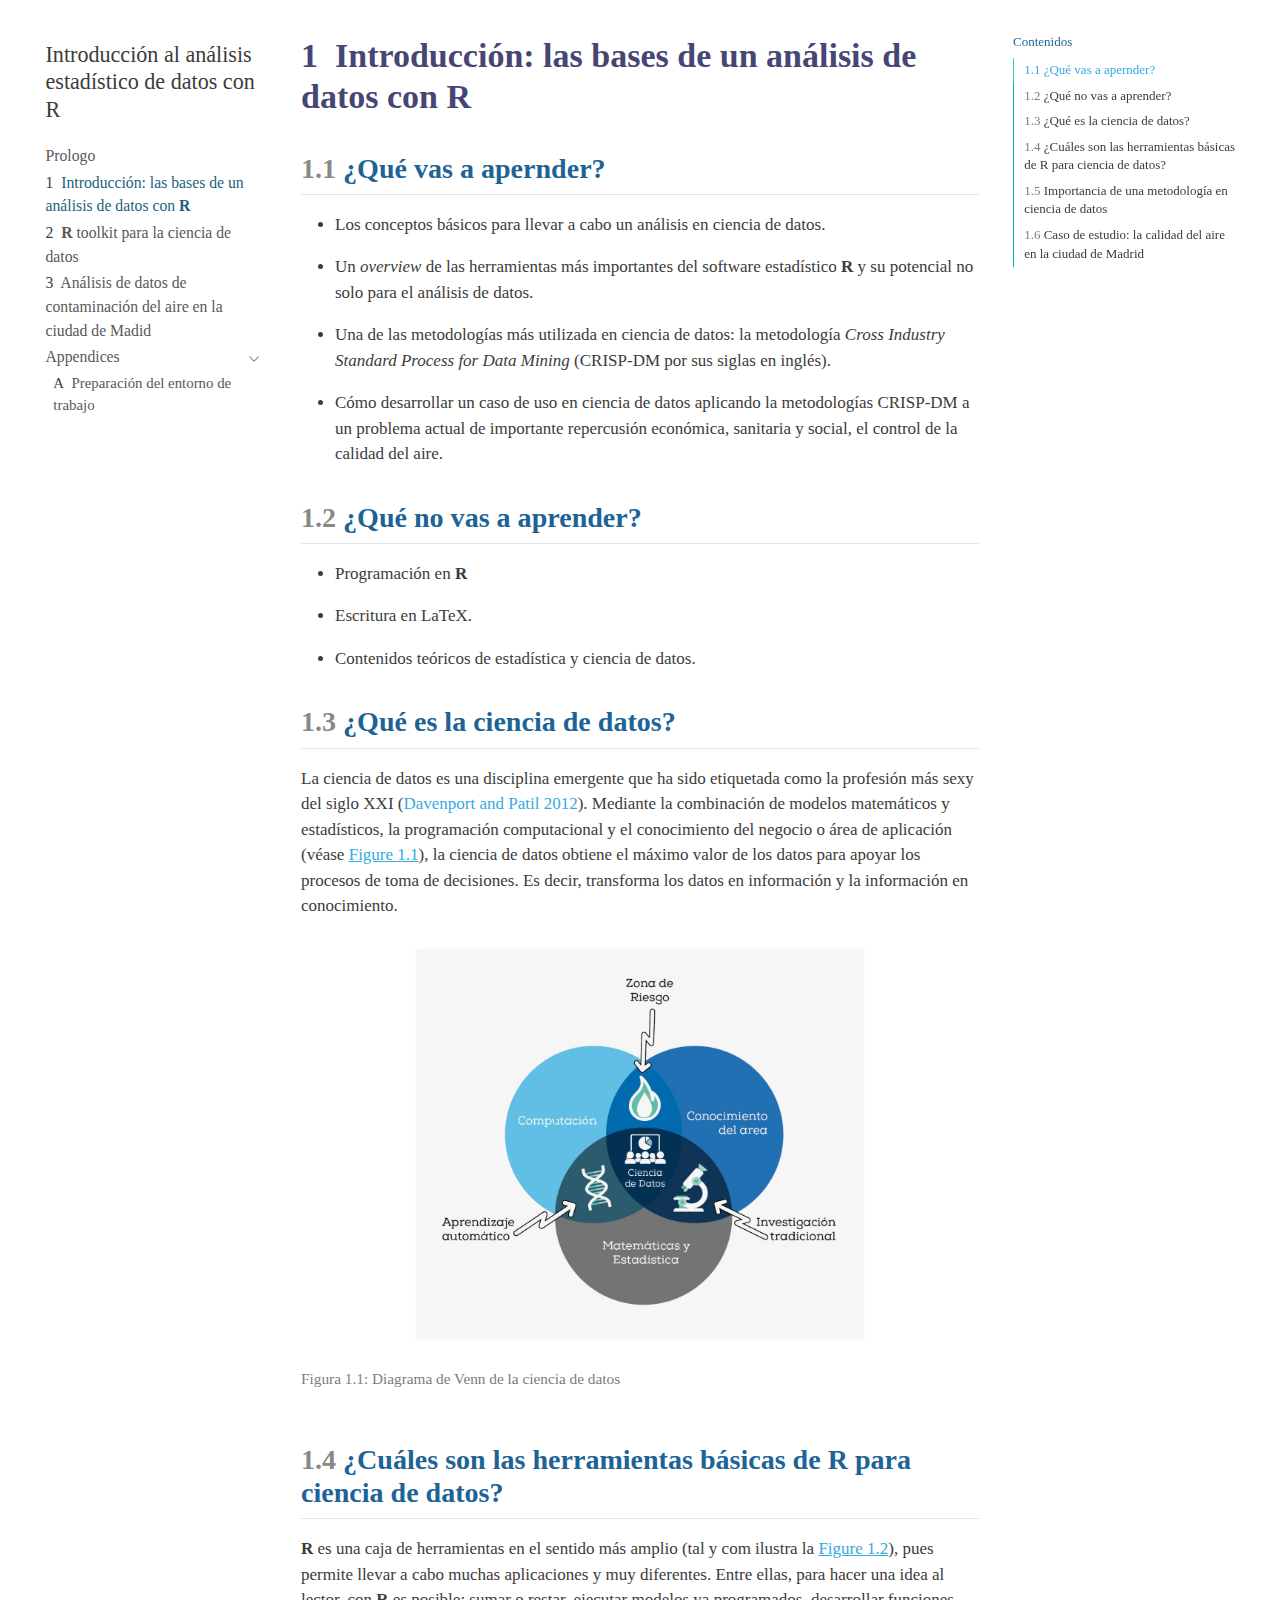
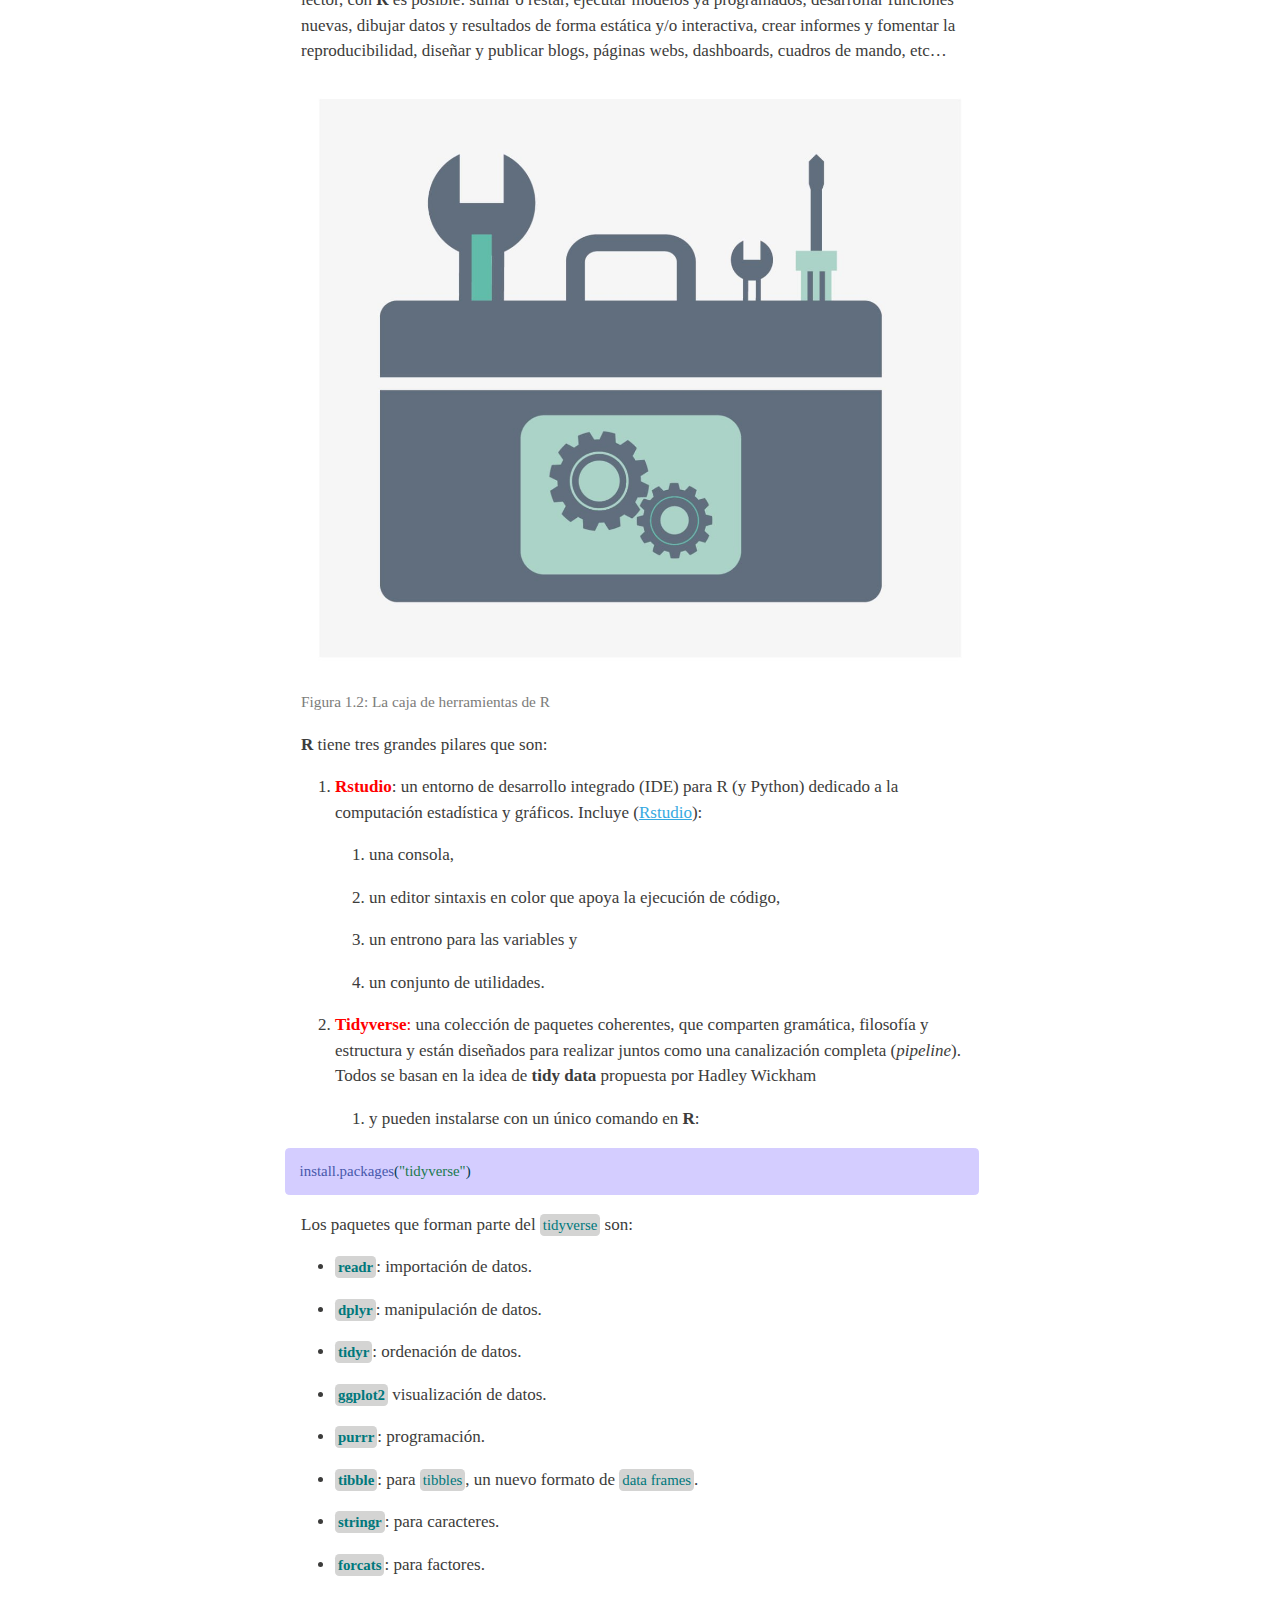
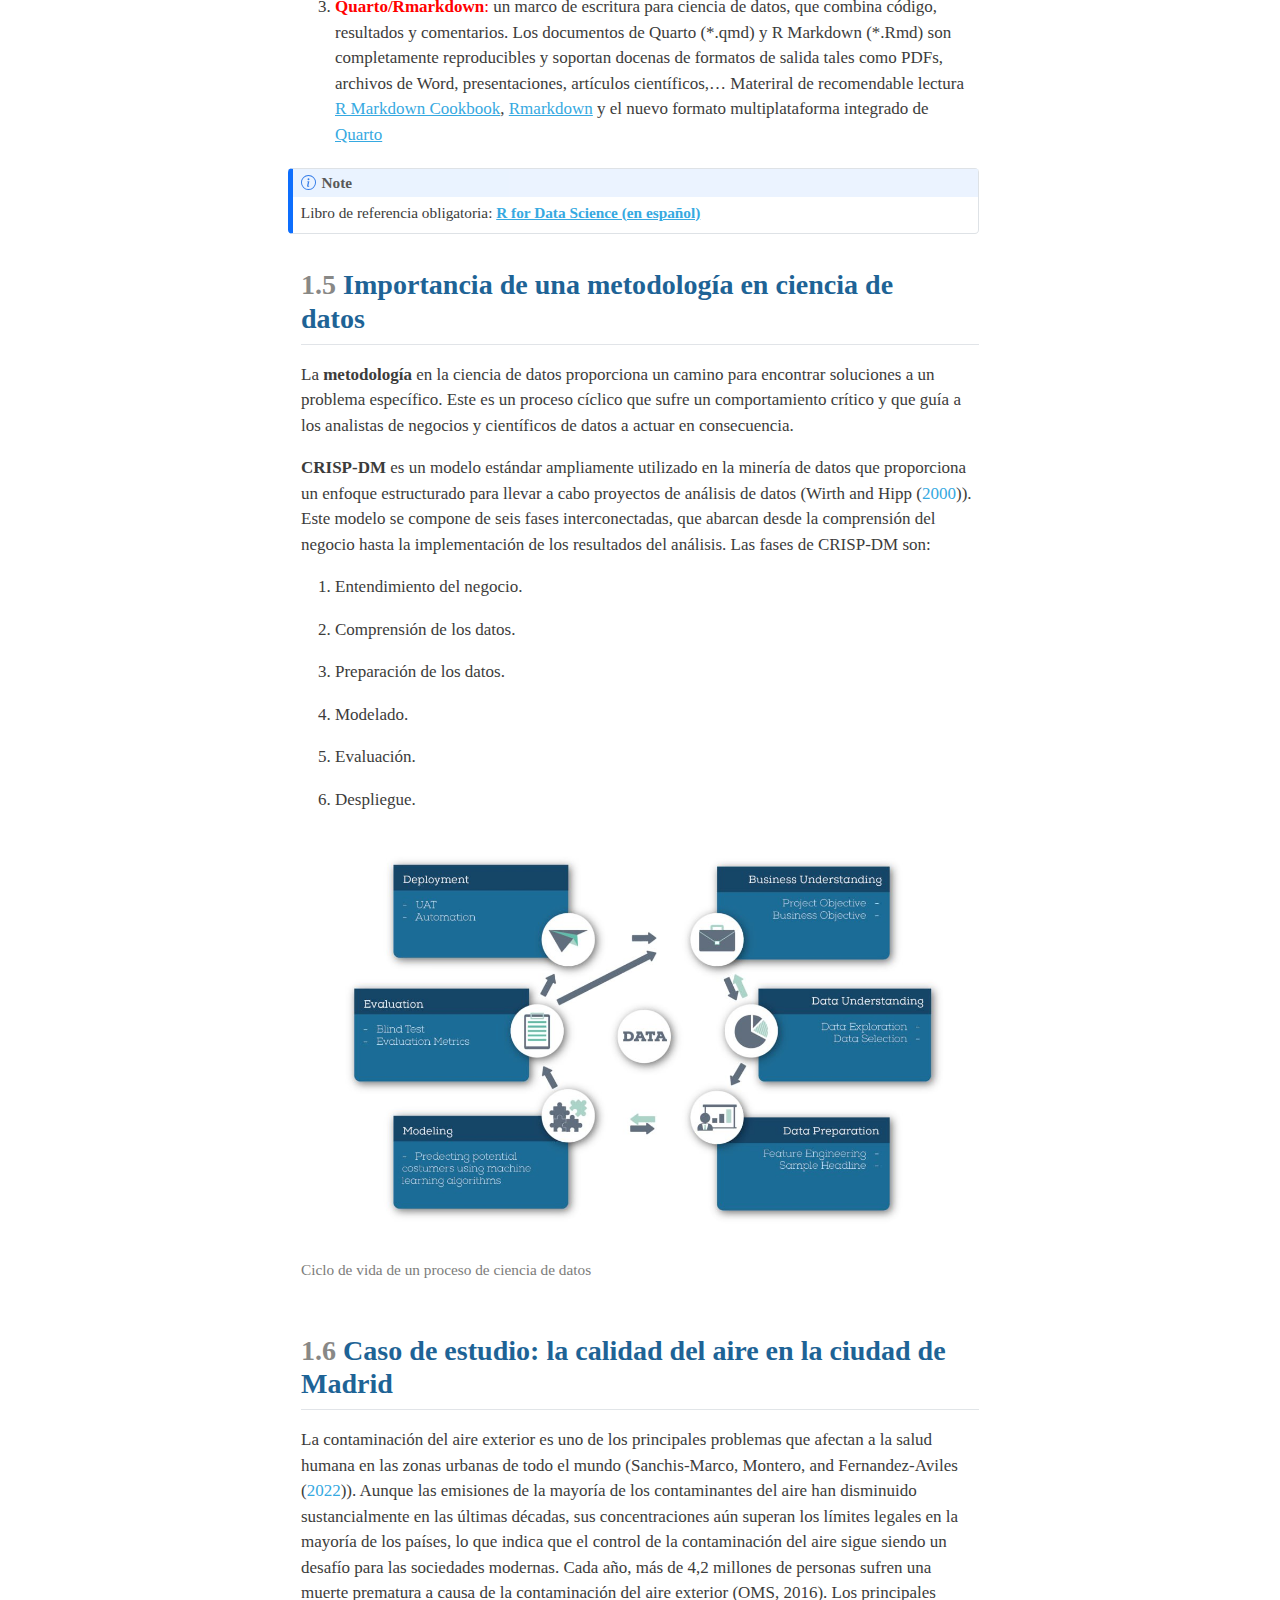
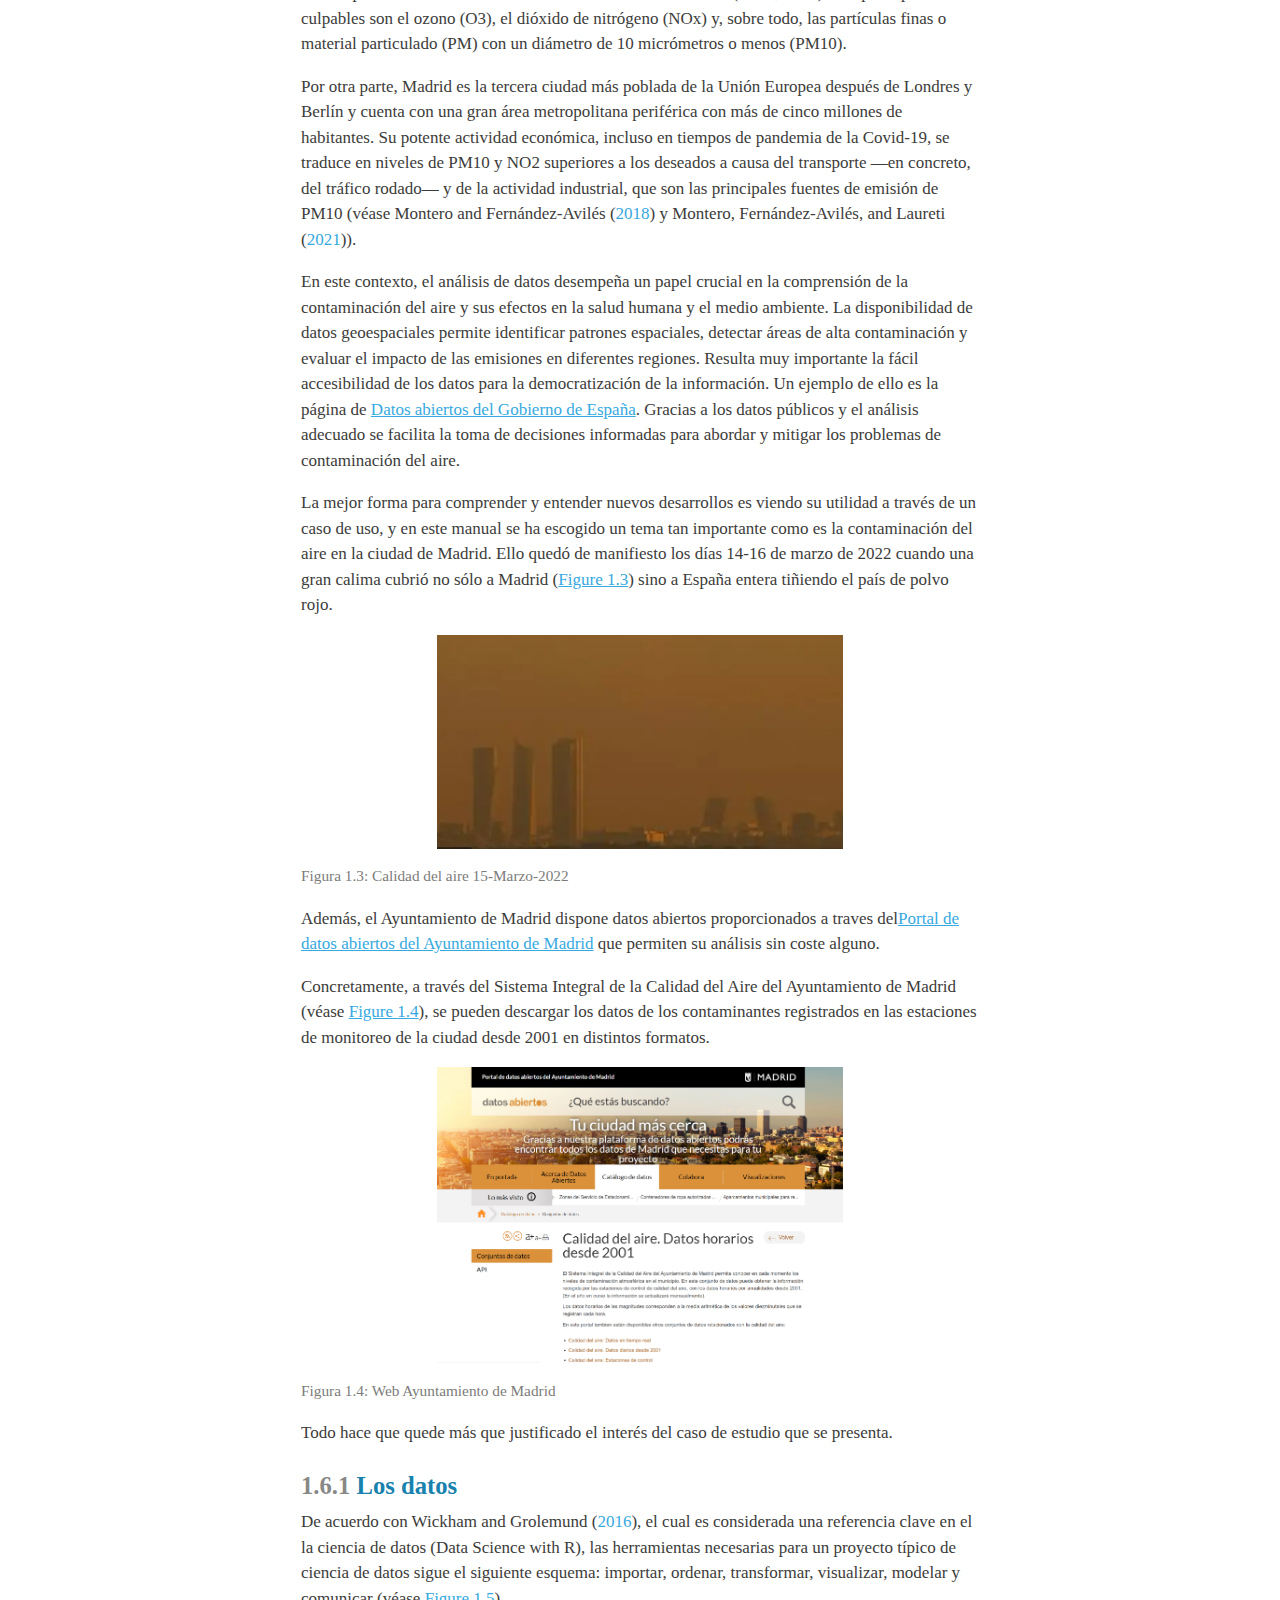
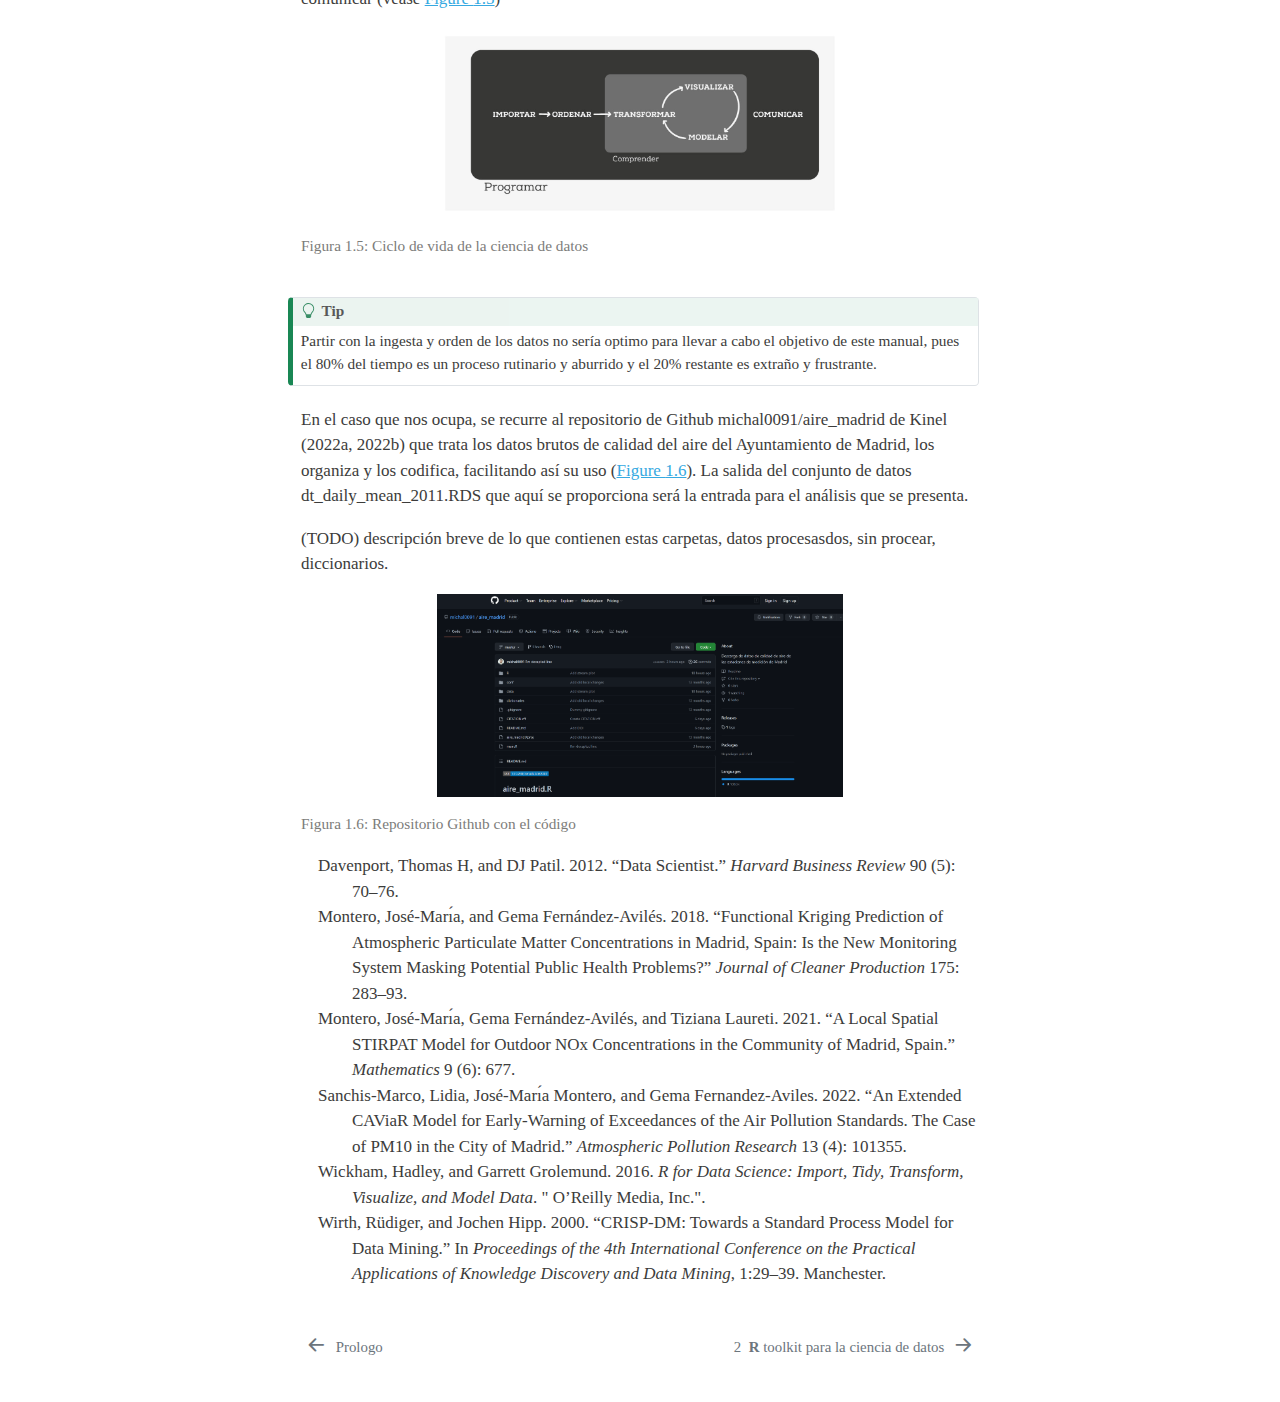
==== docs/001-Introduccion.html @ c040eb91 "Not ignore html files" ====
<!DOCTYPE html>
<html xmlns="http://www.w3.org/1999/xhtml" lang="en" xml:lang="en"><head>

<meta charset="utf-8">
<meta name="generator" content="quarto-1.3.361">

<meta name="viewport" content="width=device-width, initial-scale=1.0, user-scalable=yes">

<meta name="description" content="Este libro ofrece una guía práctica para el análisis de datos con el software estadístico R mediante la aplicación de la metodología Cross-Industry Standard Process for Data Mining (CRISP-DM).">

<title>Introducción al análisis estadístico de datos con R - 1&nbsp; Introducción: las bases de un análisis de datos con R</title>
<style>
code{white-space: pre-wrap;}
span.smallcaps{font-variant: small-caps;}
div.columns{display: flex; gap: min(4vw, 1.5em);}
div.column{flex: auto; overflow-x: auto;}
div.hanging-indent{margin-left: 1.5em; text-indent: -1.5em;}
ul.task-list{list-style: none;}
ul.task-list li input[type="checkbox"] {
  width: 0.8em;
  margin: 0 0.8em 0.2em -1em; /* quarto-specific, see https://github.com/quarto-dev/quarto-cli/issues/4556 */ 
  vertical-align: middle;
}
/* CSS for syntax highlighting */
pre > code.sourceCode { white-space: pre; position: relative; }
pre > code.sourceCode > span { display: inline-block; line-height: 1.25; }
pre > code.sourceCode > span:empty { height: 1.2em; }
.sourceCode { overflow: visible; }
code.sourceCode > span { color: inherit; text-decoration: inherit; }
div.sourceCode { margin: 1em 0; }
pre.sourceCode { margin: 0; }
@media screen {
div.sourceCode { overflow: auto; }
}
@media print {
pre > code.sourceCode { white-space: pre-wrap; }
pre > code.sourceCode > span { text-indent: -5em; padding-left: 5em; }
}
pre.numberSource code
  { counter-reset: source-line 0; }
pre.numberSource code > span
  { position: relative; left: -4em; counter-increment: source-line; }
pre.numberSource code > span > a:first-child::before
  { content: counter(source-line);
    position: relative; left: -1em; text-align: right; vertical-align: baseline;
    border: none; display: inline-block;
    -webkit-touch-callout: none; -webkit-user-select: none;
    -khtml-user-select: none; -moz-user-select: none;
    -ms-user-select: none; user-select: none;
    padding: 0 4px; width: 4em;
  }
pre.numberSource { margin-left: 3em;  padding-left: 4px; }
div.sourceCode
  {   }
@media screen {
pre > code.sourceCode > span > a:first-child::before { text-decoration: underline; }
}
/* CSS for citations */
div.csl-bib-body { }
div.csl-entry {
  clear: both;
}
.hanging-indent div.csl-entry {
  margin-left:2em;
  text-indent:-2em;
}
div.csl-left-margin {
  min-width:2em;
  float:left;
}
div.csl-right-inline {
  margin-left:2em;
  padding-left:1em;
}
div.csl-indent {
  margin-left: 2em;
}</style>


<script src="site_libs/quarto-nav/quarto-nav.js"></script>
<script src="site_libs/quarto-nav/headroom.min.js"></script>
<link href="./002-toolkit-ciencia-datos.html" rel="next">
<link href="./index.html" rel="prev">
<script src="site_libs/clipboard/clipboard.min.js"></script>
<script src="site_libs/quarto-html/quarto.js"></script>
<script src="site_libs/quarto-html/popper.min.js"></script>
<script src="site_libs/quarto-html/tippy.umd.min.js"></script>
<script src="site_libs/quarto-html/anchor.min.js"></script>
<link href="site_libs/quarto-html/tippy.css" rel="stylesheet">
<link href="site_libs/quarto-html/quarto-syntax-highlighting.css" rel="stylesheet" id="quarto-text-highlighting-styles">
<script src="site_libs/bootstrap/bootstrap.min.js"></script>
<link href="site_libs/bootstrap/bootstrap-icons.css" rel="stylesheet">
<link href="site_libs/bootstrap/bootstrap.min.css" rel="stylesheet" id="quarto-bootstrap" data-mode="light">
<script id="quarto-search-options" type="application/json">{
  "language": {
    "search-no-results-text": "No results",
    "search-matching-documents-text": "matching documents",
    "search-copy-link-title": "Copy link to search",
    "search-hide-matches-text": "Hide additional matches",
    "search-more-match-text": "more match in this document",
    "search-more-matches-text": "more matches in this document",
    "search-clear-button-title": "Clear",
    "search-detached-cancel-button-title": "Cancel",
    "search-submit-button-title": "Submit",
    "search-label": "Search"
  }
}</script>
<style>html{ scroll-behavior: smooth; }</style>
<link rel="stylesheet" media="screen" href="https://fontlibrary.org//face/lato" type="text/css">
<link rel="stylesheet" media="screen" href="https://fontlibrary.org//face/fira-code" type="text/css">


</head>

<body class="nav-sidebar floating">

<div id="quarto-search-results"></div>
  <header id="quarto-header" class="headroom fixed-top">
  <nav class="quarto-secondary-nav">
    <div class="container-fluid d-flex">
      <button type="button" class="quarto-btn-toggle btn" data-bs-toggle="collapse" data-bs-target="#quarto-sidebar,#quarto-sidebar-glass" aria-controls="quarto-sidebar" aria-expanded="false" aria-label="Toggle sidebar navigation" onclick="if (window.quartoToggleHeadroom) { window.quartoToggleHeadroom(); }">
        <i class="bi bi-layout-text-sidebar-reverse"></i>
      </button>
      <nav class="quarto-page-breadcrumbs" aria-label="breadcrumb"><ol class="breadcrumb"><li class="breadcrumb-item"><a href="./001-Introduccion.html"><span class="chapter-number">1</span>&nbsp; <span class="chapter-title">Introducción: las bases de un análisis de datos con **R**</span></a></li></ol></nav>
      <a class="flex-grow-1" role="button" data-bs-toggle="collapse" data-bs-target="#quarto-sidebar,#quarto-sidebar-glass" aria-controls="quarto-sidebar" aria-expanded="false" aria-label="Toggle sidebar navigation" onclick="if (window.quartoToggleHeadroom) { window.quartoToggleHeadroom(); }">      
      </a>
    </div>
  </nav>
</header>
<!-- content -->
<div id="quarto-content" class="quarto-container page-columns page-rows-contents page-layout-article">
<!-- sidebar -->
  <nav id="quarto-sidebar" class="sidebar collapse collapse-horizontal sidebar-navigation floating overflow-auto">
    <div class="pt-lg-2 mt-2 text-left sidebar-header">
    <div class="sidebar-title mb-0 py-0">
      <a href="./">Introducción al análisis estadístico de datos con R</a> 
    </div>
      </div>
    <div class="sidebar-menu-container"> 
    <ul class="list-unstyled mt-1">
        <li class="sidebar-item">
  <div class="sidebar-item-container"> 
  <a href="./index.html" class="sidebar-item-text sidebar-link">
 <span class="menu-text">Prologo</span></a>
  </div>
</li>
        <li class="sidebar-item">
  <div class="sidebar-item-container"> 
  <a href="./001-Introduccion.html" class="sidebar-item-text sidebar-link active">
 <span class="menu-text"><span class="chapter-number">1</span>&nbsp; <span class="chapter-title">Introducción: las bases de un análisis de datos con <strong>R</strong></span></span></a>
  </div>
</li>
        <li class="sidebar-item">
  <div class="sidebar-item-container"> 
  <a href="./002-toolkit-ciencia-datos.html" class="sidebar-item-text sidebar-link">
 <span class="menu-text"><span class="chapter-number">2</span>&nbsp; <span class="chapter-title"><strong>R</strong> toolkit para la ciencia de datos</span></span></a>
  </div>
</li>
        <li class="sidebar-item">
  <div class="sidebar-item-container"> 
  <a href="./003-crispdm-air-madrid.html" class="sidebar-item-text sidebar-link">
 <span class="menu-text"><span class="chapter-number">3</span>&nbsp; <span class="chapter-title">Análisis de datos de contaminación del aire en la ciudad de Madid</span></span></a>
  </div>
</li>
        <li class="sidebar-item sidebar-item-section">
      <div class="sidebar-item-container"> 
            <a class="sidebar-item-text sidebar-link text-start" data-bs-toggle="collapse" data-bs-target="#quarto-sidebar-section-1" aria-expanded="true">
 <span class="menu-text">Appendices</span></a>
          <a class="sidebar-item-toggle text-start" data-bs-toggle="collapse" data-bs-target="#quarto-sidebar-section-1" aria-expanded="true" aria-label="Toggle section">
            <i class="bi bi-chevron-right ms-2"></i>
          </a> 
      </div>
      <ul id="quarto-sidebar-section-1" class="collapse list-unstyled sidebar-section depth1 show">  
          <li class="sidebar-item">
  <div class="sidebar-item-container"> 
  <a href="./00a-pre-curso.html" class="sidebar-item-text sidebar-link">
 <span class="menu-text"><span class="chapter-number">A</span>&nbsp; <span class="chapter-title">Preparación del entorno de trabajo</span></span></a>
  </div>
</li>
      </ul>
  </li>
    </ul>
    </div>
</nav>
<div id="quarto-sidebar-glass" data-bs-toggle="collapse" data-bs-target="#quarto-sidebar,#quarto-sidebar-glass"></div>
<!-- margin-sidebar -->
    <div id="quarto-margin-sidebar" class="sidebar margin-sidebar">
        <nav id="TOC" role="doc-toc" class="toc-active">
    <h2 id="toc-title">Contenidos</h2>
   
  <ul class="collapse">
  <li><a href="#qué-vas-a-apernder" id="toc-qué-vas-a-apernder" class="nav-link active" data-scroll-target="#qué-vas-a-apernder"><span class="header-section-number">1.1</span> ¿Qué vas a apernder?</a></li>
  <li><a href="#qué-no-vas-a-aprender" id="toc-qué-no-vas-a-aprender" class="nav-link" data-scroll-target="#qué-no-vas-a-aprender"><span class="header-section-number">1.2</span> ¿Qué no vas a aprender?</a></li>
  <li><a href="#qué-es-la-ciencia-de-datos" id="toc-qué-es-la-ciencia-de-datos" class="nav-link" data-scroll-target="#qué-es-la-ciencia-de-datos"><span class="header-section-number">1.3</span> ¿Qué es la ciencia de datos?</a></li>
  <li><a href="#cuáles-son-las-herramientas-básicas-de-r-para-ciencia-de-datos" id="toc-cuáles-son-las-herramientas-básicas-de-r-para-ciencia-de-datos" class="nav-link" data-scroll-target="#cuáles-son-las-herramientas-básicas-de-r-para-ciencia-de-datos"><span class="header-section-number">1.4</span> ¿Cuáles son las herramientas básicas de <strong>R</strong> para ciencia de datos?</a></li>
  <li><a href="#fundamentos" id="toc-fundamentos" class="nav-link" data-scroll-target="#fundamentos"><span class="header-section-number">1.5</span> Importancia de una metodología en ciencia de datos</a></li>
  <li><a href="#caso-de-estudio-la-calidad-del-aire-en-la-ciudad-de-madrid" id="toc-caso-de-estudio-la-calidad-del-aire-en-la-ciudad-de-madrid" class="nav-link" data-scroll-target="#caso-de-estudio-la-calidad-del-aire-en-la-ciudad-de-madrid"><span class="header-section-number">1.6</span> Caso de estudio: la calidad del aire en la ciudad de Madrid</a></li>
  </ul>
</nav>
    </div>
<!-- main -->
<main class="content" id="quarto-document-content">

<header id="title-block-header" class="quarto-title-block default">
<div class="quarto-title">
<h1 class="title"><span id="introduccion" class="quarto-section-identifier"><span class="chapter-number">1</span>&nbsp; <span class="chapter-title">Introducción: las bases de un análisis de datos con <strong>R</strong></span></span></h1>
</div>



<div class="quarto-title-meta">

    
  
    
  </div>
  

</header>

<section id="qué-vas-a-apernder" class="level2" data-number="1.1">
<h2 data-number="1.1" class="anchored" data-anchor-id="qué-vas-a-apernder"><span class="header-section-number">1.1</span> ¿Qué vas a apernder?</h2>
<ul>
<li><p>Los conceptos básicos para llevar a cabo un análisis en ciencia de datos.</p></li>
<li><p>Un <em>overview</em> de las herramientas más importantes del software estadístico <strong>R</strong> y su potencial no solo para el análisis de datos.</p></li>
<li><p>Una de las metodologías más utilizada en ciencia de datos: la metodología <em>Cross Industry Standard Process for Data Mining</em> (CRISP-DM por sus siglas en inglés).</p></li>
<li><p>Cómo desarrollar un caso de uso en ciencia de datos aplicando la metodologías CRISP-DM a un problema actual de importante repercusión económica, sanitaria y social, el control de la calidad del aire.</p></li>
</ul>
</section>
<section id="qué-no-vas-a-aprender" class="level2" data-number="1.2">
<h2 data-number="1.2" class="anchored" data-anchor-id="qué-no-vas-a-aprender"><span class="header-section-number">1.2</span> ¿Qué no vas a aprender?</h2>
<ul>
<li><p>Programación en <strong>R</strong></p></li>
<li><p>Escritura en LaTeX.</p></li>
<li><p>Contenidos teóricos de estadística y ciencia de datos.</p></li>
</ul>
</section>
<section id="qué-es-la-ciencia-de-datos" class="level2" data-number="1.3">
<h2 data-number="1.3" class="anchored" data-anchor-id="qué-es-la-ciencia-de-datos"><span class="header-section-number">1.3</span> ¿Qué es la ciencia de datos?</h2>
<p>La ciencia de datos es una disciplina emergente que ha sido etiquetada como la profesión más sexy del siglo XXI <span class="citation" data-cites="davenport2012data">(<a href="#ref-davenport2012data" role="doc-biblioref">Davenport and Patil 2012</a>)</span>. Mediante la combinación de modelos matemáticos y estadísticos, la programación computacional y el conocimiento del negocio o área de aplicación (véase <a href="#fig-ciencia-datos">Figure&nbsp;<span>1.1</span></a>), la ciencia de datos obtiene el máximo valor de los datos para apoyar los procesos de toma de decisiones. Es decir, transforma los datos en información y la información en conocimiento.</p>
<div class="cell" data-layout-align="center">
<div class="cell-output-display">
<div id="fig-ciencia-datos" class="quarto-figure quarto-figure-center anchored">
<figure class="figure">
<p><img src="img/01-ciencia-datos.png" class="img-fluid figure-img" style="width:70.0%"></p>
<figcaption class="figure-caption">Figura&nbsp;1.1: Diagrama de Venn de la ciencia de datos</figcaption>
</figure>
</div>
</div>
</div>
</section>
<section id="cuáles-son-las-herramientas-básicas-de-r-para-ciencia-de-datos" class="level2" data-number="1.4">
<h2 data-number="1.4" class="anchored" data-anchor-id="cuáles-son-las-herramientas-básicas-de-r-para-ciencia-de-datos"><span class="header-section-number">1.4</span> ¿Cuáles son las herramientas básicas de <strong>R</strong> para ciencia de datos?</h2>
<p><strong>R</strong> es una caja de herramientas en el sentido más amplio (tal y com ilustra la <a href="#fig-caja-herramientas">Figure&nbsp;<span>1.2</span></a>), pues permite llevar a cabo muchas aplicaciones y muy diferentes. Entre ellas, para hacer una idea al lector, con <strong>R</strong> es posible: sumar o restar, ejecutar modelos ya programados, desarrollar funciones nuevas, dibujar datos y resultados de forma estática y/o interactiva, crear informes y fomentar la reproducibilidad, diseñar y publicar blogs, páginas webs, dashboards, cuadros de mando, etc…</p>
<div class="cell" data-layout-align="center">
<div class="cell-output-display">
<div id="fig-caja-herramientas" class="quarto-figure quarto-figure-center anchored">
<figure class="figure">
<p><img src="img/herramientas.jpg" class="img-fluid figure-img"></p>
<figcaption class="figure-caption">Figura&nbsp;1.2: La caja de herramientas de R</figcaption>
</figure>
</div>
</div>
</div>
<p><strong>R</strong> tiene tres grandes pilares que son:</p>
<ol type="1">
<li><p><span style="color:red"><strong>Rstudio</strong></span>: un entorno de desarrollo integrado (IDE) para R (y Python) dedicado a la computación estadística y gráficos. Incluye (<a href="https://www.rstudio.com/">Rstudio</a>):</p>
<ol type="1">
<li><p>una consola,</p></li>
<li><p>un editor sintaxis en color que apoya la ejecución de código,</p></li>
<li><p>un entrono para las variables y</p></li>
<li><p>un conjunto de utilidades.</p></li>
</ol></li>
<li><p><span style="color:red"><strong>Tidyverse</strong>:</span> una colección de paquetes coherentes, que comparten gramática, filosofía y estructura y están diseñados para realizar juntos como una canalización completa (<em>pipeline</em>). Todos se basan en la idea de <strong>tidy data</strong> propuesta por Hadley Wickham</p>
<ol class="example" type="1">
<li>y pueden instalarse con un único comando en <strong>R</strong>:</li>
</ol></li>
</ol>
<div class="cell">
<div class="sourceCode cell-code" id="cb1"><pre class="sourceCode r code-with-copy"><code class="sourceCode r"><span id="cb1-1"><a href="#cb1-1" aria-hidden="true" tabindex="-1"></a><span class="fu">install.packages</span>(<span class="st">"tidyverse"</span>)</span></code><button title="Copy to Clipboard" class="code-copy-button"><i class="bi"></i></button></pre></div>
</div>
<p>Los paquetes que forman parte del <code>tidyverse</code> son:</p>
<ul>
<li><p><strong><code>readr</code></strong>: importación de datos.</p></li>
<li><p><strong><code>dplyr</code></strong>: manipulación de datos.</p></li>
<li><p><strong><code>tidyr</code></strong>: ordenación de datos.</p></li>
<li><p><strong><code>ggplot2</code></strong> visualización de datos.</p></li>
<li><p><strong><code>purrr</code></strong>: programación.</p></li>
<li><p><strong><code>tibble</code></strong>: para <code>tibbles</code>, un nuevo formato de <code>data frames</code>.</p></li>
<li><p><strong><code>stringr</code></strong>: para caracteres.</p></li>
<li><p><strong><code>forcats</code></strong>: para factores.</p></li>
</ul>
<ol start="3" type="1">
<li><span style="color:red"><strong>Quarto/Rmarkdown</strong>:</span> un marco de escritura para ciencia de datos, que combina código, resultados y comentarios. Los documentos de Quarto (*.qmd) y R Markdown (*.Rmd) son completamente reproducibles y soportan docenas de formatos de salida tales como PDFs, archivos de Word, presentaciones, artículos científicos,… Materiral de recomendable lectura <a href="https://rmarkdown.rstudio.com/">R Markdown Cookbook</a>, <a href="https://bookdown.org/yihui/rmarkdown-cookbook/">Rmarkdown</a> y el nuevo formato multiplataforma integrado de <a href="https://quarto.org/">Quarto</a></li>
</ol>
<div class="callout callout-style-default callout-note callout-titled">
<div class="callout-header d-flex align-content-center">
<div class="callout-icon-container">
<i class="callout-icon"></i>
</div>
<div class="callout-title-container flex-fill">
Note
</div>
</div>
<div class="callout-body-container callout-body">
<p>Libro de referencia obligatoria: <a href="https://es.r4ds.hadley.nz/index.html"><strong>R for Data Science (en español)</strong></a></p>
</div>
</div>
</section>
<section id="fundamentos" class="level2" data-number="1.5">
<h2 data-number="1.5" class="anchored" data-anchor-id="fundamentos"><span class="header-section-number">1.5</span> Importancia de una metodología en ciencia de datos</h2>
<p>La <strong>metodología</strong> en la ciencia de datos proporciona un camino para encontrar soluciones a un problema específico. Este es un proceso cíclico que sufre un comportamiento crítico y que guía a los analistas de negocios y científicos de datos a actuar en consecuencia.</p>
<p><strong>CRISP-DM</strong> es un modelo estándar ampliamente utilizado en la minería de datos que proporciona un enfoque estructurado para llevar a cabo proyectos de análisis de datos (<span class="citation" data-cites="wirth2000crisp">Wirth and Hipp (<a href="#ref-wirth2000crisp" role="doc-biblioref">2000</a>)</span>). Este modelo se compone de seis fases interconectadas, que abarcan desde la comprensión del negocio hasta la implementación de los resultados del análisis. Las fases de CRISP-DM son:</p>
<ol type="1">
<li><p>Entendimiento del negocio.</p></li>
<li><p>Comprensión de los datos.</p></li>
<li><p>Preparación de los datos.</p></li>
<li><p>Modelado.</p></li>
<li><p>Evaluación.</p></li>
<li><p>Despliegue.</p></li>
</ol>
<div class="cell">
<div class="cell-output-display">
<div class="quarto-figure quarto-figure-center">
<figure class="figure">
<p><img src="img/02-Data-Science-LifeCycle.png" class="img-fluid figure-img" style="width:100.0%"></p>
<figcaption class="figure-caption">Ciclo de vida de un proceso de ciencia de datos</figcaption>
</figure>
</div>
</div>
</div>
</section>
<section id="caso-de-estudio-la-calidad-del-aire-en-la-ciudad-de-madrid" class="level2" data-number="1.6">
<h2 data-number="1.6" class="anchored" data-anchor-id="caso-de-estudio-la-calidad-del-aire-en-la-ciudad-de-madrid"><span class="header-section-number">1.6</span> Caso de estudio: la calidad del aire en la ciudad de Madrid</h2>
<p>La contaminación del aire exterior es uno de los principales problemas que afectan a la salud humana en las zonas urbanas de todo el mundo (<span class="citation" data-cites="sanchis2022extended">Sanchis-Marco, Montero, and Fernandez-Aviles (<a href="#ref-sanchis2022extended" role="doc-biblioref">2022</a>)</span>). Aunque las emisiones de la mayoría de los contaminantes del aire han disminuido sustancialmente en las últimas décadas, sus concentraciones aún superan los límites legales en la mayoría de los países, lo que indica que el control de la contaminación del aire sigue siendo un desafío para las sociedades modernas. Cada año, más de 4,2 millones de personas sufren una muerte prematura a causa de la contaminación del aire exterior (OMS, 2016). Los principales culpables son el ozono (O3), el dióxido de nitrógeno (NOx) y, sobre todo, las partículas finas o material particulado (PM) con un diámetro de 10 micrómetros o menos (PM10).</p>
<p>Por otra parte, Madrid es la tercera ciudad más poblada de la Unión Europea después de Londres y Berlín y cuenta con una gran área metropolitana periférica con más de cinco millones de habitantes. Su potente actividad económica, incluso en tiempos de pandemia de la Covid-19, se traduce en niveles de PM10 y NO2 superiores a los deseados a causa del transporte —en concreto, del tráfico rodado— y de la actividad industrial, que son las principales fuentes de emisión de PM10 (véase <span class="citation" data-cites="montero2018functional">Montero and Fernández-Avilés (<a href="#ref-montero2018functional" role="doc-biblioref">2018</a>)</span> y <span class="citation" data-cites="montero2021local">Montero, Fernández-Avilés, and Laureti (<a href="#ref-montero2021local" role="doc-biblioref">2021</a>)</span>).</p>
<p>En este contexto, el análisis de datos desempeña un papel crucial en la comprensión de la contaminación del aire y sus efectos en la salud humana y el medio ambiente. La disponibilidad de datos geoespaciales permite identificar patrones espaciales, detectar áreas de alta contaminación y evaluar el impacto de las emisiones en diferentes regiones. Resulta muy importante la fácil accesibilidad de los datos para la democratización de la información. Un ejemplo de ello es la página de <a href="https://datos.gob.es/es/">Datos abiertos del Gobierno de España</a>. Gracias a los datos públicos y el análisis adecuado se facilita la toma de decisiones informadas para abordar y mitigar los problemas de contaminación del aire.</p>
<p>La mejor forma para comprender y entender nuevos desarrollos es viendo su utilidad a través de un caso de uso, y en este manual se ha escogido un tema tan importante como es la contaminación del aire en la ciudad de Madrid. Ello quedó de manifiesto los días 14-16 de marzo de 2022 cuando una gran calima cubrió no sólo a Madrid (<a href="#fig-cal-aire">Figure&nbsp;<span>1.3</span></a>) sino a España entera tiñiendo el país de polvo rojo.</p>
<div class="cell" data-layout-align="center">
<div class="cell-output-display">
<div id="fig-cal-aire" class="quarto-figure quarto-figure-center anchored">
<figure class="figure">
<p><img src="img/01-calima_la_razon.png" class="img-fluid figure-img" style="width:60.0%"></p>
<figcaption class="figure-caption">Figura&nbsp;1.3: Calidad del aire 15-Marzo-2022</figcaption>
</figure>
</div>
</div>
</div>
<p>Además, el Ayuntamiento de Madrid dispone datos abiertos proporcionados a traves del<a href="https://datos.madrid.es/portal/site/egob/menuitem.c05c1f754a33a9fbe4b2e4b284f1a5a0/?vgnextoid=f3c0f7d512273410VgnVCM2000000c205a0aRCRD&amp;vgnextchannel=374512b9ace9f310VgnVCM100000171f5a0aRCRD&amp;vgnextfmt=default">Portal de datos abiertos del Ayuntamiento de Madrid</a> que permiten su análisis sin coste alguno.</p>
<p>Concretamente, a través del Sistema Integral de la Calidad del Aire del Ayuntamiento de Madrid (véase <a href="#fig-ayto-madrid">Figure&nbsp;<span>1.4</span></a>), se pueden descargar los datos de los contaminantes registrados en las estaciones de monitoreo de la ciudad desde 2001 en distintos formatos.</p>
<div class="cell" data-layout-align="center">
<div class="cell-output-display">
<div id="fig-ayto-madrid" class="quarto-figure quarto-figure-center anchored">
<figure class="figure">
<p><img src="img/01-datos_ayto_madrid.png" class="img-fluid figure-img" style="width:60.0%"></p>
<figcaption class="figure-caption">Figura&nbsp;1.4: Web Ayuntamiento de Madrid</figcaption>
</figure>
</div>
</div>
</div>
<p>Todo hace que quede más que justificado el interés del caso de estudio que se presenta.</p>
<section id="los-datos" class="level3" data-number="1.6.1">
<h3 data-number="1.6.1" class="anchored" data-anchor-id="los-datos"><span class="header-section-number">1.6.1</span> Los datos</h3>
<p>De acuerdo con <span class="citation" data-cites="wickham2016r">Wickham and Grolemund (<a href="#ref-wickham2016r" role="doc-biblioref">2016</a>)</span>, el cual es considerada una referencia clave en el la ciencia de datos (Data Science with R), las herramientas necesarias para un proyecto típico de ciencia de datos sigue el siguiente esquema: importar, ordenar, transformar, visualizar, modelar y comunicar (véase <a href="#fig-proceso-cd">Figure&nbsp;<span>1.5</span></a>)</p>
<div class="cell">
<div class="cell-output-display">
<div id="fig-proceso-cd" class="quarto-figure quarto-figure-center anchored">
<figure class="figure">
<p><img src="img/proceso-cd.PNG" class="img-fluid figure-img" style="width:60.0%"></p>
<figcaption class="figure-caption">Figura&nbsp;1.5: Ciclo de vida de la ciencia de datos</figcaption>
</figure>
</div>
</div>
</div>
<div class="callout callout-style-default callout-tip callout-titled">
<div class="callout-header d-flex align-content-center">
<div class="callout-icon-container">
<i class="callout-icon"></i>
</div>
<div class="callout-title-container flex-fill">
Tip
</div>
</div>
<div class="callout-body-container callout-body">
<p>Partir con la ingesta y orden de los datos no sería optimo para llevar a cabo el objetivo de este manual, pues el 80% del tiempo es un proceso rutinario y aburrido y el 20% restante es extraño y frustrante.</p>
</div>
</div>
<p>En el caso que nos ocupa, se recurre al repositorio de Github michal0091/aire_madrid de Kinel (2022a, 2022b) que trata los datos brutos de calidad del aire del Ayuntamiento de Madrid, los organiza y los codifica, facilitando así su uso (<a href="#fig-foto-michal">Figure&nbsp;<span>1.6</span></a>). La salida del conjunto de datos dt_daily_mean_2011.RDS que aquí se proporciona será la entrada para el análisis que se presenta.</p>
<p>(TODO) descripción breve de lo que contienen estas carpetas, datos procesasdos, sin procear, diccionarios.</p>
<div class="cell" data-layout-align="center">
<div class="cell-output-display">
<div id="fig-foto-michal" class="quarto-figure quarto-figure-center anchored">
<figure class="figure">
<p><img src="img/01-git_aire_madrid.png" class="img-fluid figure-img" style="width:60.0%"></p>
<figcaption class="figure-caption">Figura&nbsp;1.6: Repositorio Github con el código</figcaption>
</figure>
</div>
</div>
</div>


<div id="refs" class="references csl-bib-body hanging-indent" role="list">
<div id="ref-davenport2012data" class="csl-entry" role="listitem">
Davenport, Thomas H, and DJ Patil. 2012. <span>“Data Scientist.”</span> <em>Harvard Business Review</em> 90 (5): 70–76.
</div>
<div id="ref-montero2018functional" class="csl-entry" role="listitem">
Montero, José-Marı́a, and Gema Fernández-Avilés. 2018. <span>“Functional Kriging Prediction of Atmospheric Particulate Matter Concentrations in Madrid, Spain: Is the New Monitoring System Masking Potential Public Health Problems?”</span> <em>Journal of Cleaner Production</em> 175: 283–93.
</div>
<div id="ref-montero2021local" class="csl-entry" role="listitem">
Montero, José-Marı́a, Gema Fernández-Avilés, and Tiziana Laureti. 2021. <span>“A Local Spatial STIRPAT Model for Outdoor NOx Concentrations in the Community of Madrid, Spain.”</span> <em>Mathematics</em> 9 (6): 677.
</div>
<div id="ref-sanchis2022extended" class="csl-entry" role="listitem">
Sanchis-Marco, Lidia, José-Marı́a Montero, and Gema Fernandez-Aviles. 2022. <span>“An Extended CAViaR Model for Early-Warning of Exceedances of the Air Pollution Standards. The Case of PM10 in the City of Madrid.”</span> <em>Atmospheric Pollution Research</em> 13 (4): 101355.
</div>
<div id="ref-wickham2016r" class="csl-entry" role="listitem">
Wickham, Hadley, and Garrett Grolemund. 2016. <em>R for Data Science: Import, Tidy, Transform, Visualize, and Model Data</em>. " O’Reilly Media, Inc.".
</div>
<div id="ref-wirth2000crisp" class="csl-entry" role="listitem">
Wirth, Rüdiger, and Jochen Hipp. 2000. <span>“CRISP-DM: Towards a Standard Process Model for Data Mining.”</span> In <em>Proceedings of the 4th International Conference on the Practical Applications of Knowledge Discovery and Data Mining</em>, 1:29–39. Manchester.
</div>
</div>
</section>
</section>

</main> <!-- /main -->
<script id="quarto-html-after-body" type="application/javascript">
window.document.addEventListener("DOMContentLoaded", function (event) {
  const toggleBodyColorMode = (bsSheetEl) => {
    const mode = bsSheetEl.getAttribute("data-mode");
    const bodyEl = window.document.querySelector("body");
    if (mode === "dark") {
      bodyEl.classList.add("quarto-dark");
      bodyEl.classList.remove("quarto-light");
    } else {
      bodyEl.classList.add("quarto-light");
      bodyEl.classList.remove("quarto-dark");
    }
  }
  const toggleBodyColorPrimary = () => {
    const bsSheetEl = window.document.querySelector("link#quarto-bootstrap");
    if (bsSheetEl) {
      toggleBodyColorMode(bsSheetEl);
    }
  }
  toggleBodyColorPrimary();  
  const icon = "";
  const anchorJS = new window.AnchorJS();
  anchorJS.options = {
    placement: 'right',
    icon: icon
  };
  anchorJS.add('.anchored');
  const isCodeAnnotation = (el) => {
    for (const clz of el.classList) {
      if (clz.startsWith('code-annotation-')) {                     
        return true;
      }
    }
    return false;
  }
  const clipboard = new window.ClipboardJS('.code-copy-button', {
    text: function(trigger) {
      const codeEl = trigger.previousElementSibling.cloneNode(true);
      for (const childEl of codeEl.children) {
        if (isCodeAnnotation(childEl)) {
          childEl.remove();
        }
      }
      return codeEl.innerText;
    }
  });
  clipboard.on('success', function(e) {
    // button target
    const button = e.trigger;
    // don't keep focus
    button.blur();
    // flash "checked"
    button.classList.add('code-copy-button-checked');
    var currentTitle = button.getAttribute("title");
    button.setAttribute("title", "Copied!");
    let tooltip;
    if (window.bootstrap) {
      button.setAttribute("data-bs-toggle", "tooltip");
      button.setAttribute("data-bs-placement", "left");
      button.setAttribute("data-bs-title", "Copied!");
      tooltip = new bootstrap.Tooltip(button, 
        { trigger: "manual", 
          customClass: "code-copy-button-tooltip",
          offset: [0, -8]});
      tooltip.show();    
    }
    setTimeout(function() {
      if (tooltip) {
        tooltip.hide();
        button.removeAttribute("data-bs-title");
        button.removeAttribute("data-bs-toggle");
        button.removeAttribute("data-bs-placement");
      }
      button.setAttribute("title", currentTitle);
      button.classList.remove('code-copy-button-checked');
    }, 1000);
    // clear code selection
    e.clearSelection();
  });
  function tippyHover(el, contentFn) {
    const config = {
      allowHTML: true,
      content: contentFn,
      maxWidth: 500,
      delay: 100,
      arrow: false,
      appendTo: function(el) {
          return el.parentElement;
      },
      interactive: true,
      interactiveBorder: 10,
      theme: 'quarto',
      placement: 'bottom-start'
    };
    window.tippy(el, config); 
  }
  const noterefs = window.document.querySelectorAll('a[role="doc-noteref"]');
  for (var i=0; i<noterefs.length; i++) {
    const ref = noterefs[i];
    tippyHover(ref, function() {
      // use id or data attribute instead here
      let href = ref.getAttribute('data-footnote-href') || ref.getAttribute('href');
      try { href = new URL(href).hash; } catch {}
      const id = href.replace(/^#\/?/, "");
      const note = window.document.getElementById(id);
      return note.innerHTML;
    });
  }
      let selectedAnnoteEl;
      const selectorForAnnotation = ( cell, annotation) => {
        let cellAttr = 'data-code-cell="' + cell + '"';
        let lineAttr = 'data-code-annotation="' +  annotation + '"';
        const selector = 'span[' + cellAttr + '][' + lineAttr + ']';
        return selector;
      }
      const selectCodeLines = (annoteEl) => {
        const doc = window.document;
        const targetCell = annoteEl.getAttribute("data-target-cell");
        const targetAnnotation = annoteEl.getAttribute("data-target-annotation");
        const annoteSpan = window.document.querySelector(selectorForAnnotation(targetCell, targetAnnotation));
        const lines = annoteSpan.getAttribute("data-code-lines").split(",");
        const lineIds = lines.map((line) => {
          return targetCell + "-" + line;
        })
        let top = null;
        let height = null;
        let parent = null;
        if (lineIds.length > 0) {
            //compute the position of the single el (top and bottom and make a div)
            const el = window.document.getElementById(lineIds[0]);
            top = el.offsetTop;
            height = el.offsetHeight;
            parent = el.parentElement.parentElement;
          if (lineIds.length > 1) {
            const lastEl = window.document.getElementById(lineIds[lineIds.length - 1]);
            const bottom = lastEl.offsetTop + lastEl.offsetHeight;
            height = bottom - top;
          }
          if (top !== null && height !== null && parent !== null) {
            // cook up a div (if necessary) and position it 
            let div = window.document.getElementById("code-annotation-line-highlight");
            if (div === null) {
              div = window.document.createElement("div");
              div.setAttribute("id", "code-annotation-line-highlight");
              div.style.position = 'absolute';
              parent.appendChild(div);
            }
            div.style.top = top - 2 + "px";
            div.style.height = height + 4 + "px";
            let gutterDiv = window.document.getElementById("code-annotation-line-highlight-gutter");
            if (gutterDiv === null) {
              gutterDiv = window.document.createElement("div");
              gutterDiv.setAttribute("id", "code-annotation-line-highlight-gutter");
              gutterDiv.style.position = 'absolute';
              const codeCell = window.document.getElementById(targetCell);
              const gutter = codeCell.querySelector('.code-annotation-gutter');
              gutter.appendChild(gutterDiv);
            }
            gutterDiv.style.top = top - 2 + "px";
            gutterDiv.style.height = height + 4 + "px";
          }
          selectedAnnoteEl = annoteEl;
        }
      };
      const unselectCodeLines = () => {
        const elementsIds = ["code-annotation-line-highlight", "code-annotation-line-highlight-gutter"];
        elementsIds.forEach((elId) => {
          const div = window.document.getElementById(elId);
          if (div) {
            div.remove();
          }
        });
        selectedAnnoteEl = undefined;
      };
      // Attach click handler to the DT
      const annoteDls = window.document.querySelectorAll('dt[data-target-cell]');
      for (const annoteDlNode of annoteDls) {
        annoteDlNode.addEventListener('click', (event) => {
          const clickedEl = event.target;
          if (clickedEl !== selectedAnnoteEl) {
            unselectCodeLines();
            const activeEl = window.document.querySelector('dt[data-target-cell].code-annotation-active');
            if (activeEl) {
              activeEl.classList.remove('code-annotation-active');
            }
            selectCodeLines(clickedEl);
            clickedEl.classList.add('code-annotation-active');
          } else {
            // Unselect the line
            unselectCodeLines();
            clickedEl.classList.remove('code-annotation-active');
          }
        });
      }
  const findCites = (el) => {
    const parentEl = el.parentElement;
    if (parentEl) {
      const cites = parentEl.dataset.cites;
      if (cites) {
        return {
          el,
          cites: cites.split(' ')
        };
      } else {
        return findCites(el.parentElement)
      }
    } else {
      return undefined;
    }
  };
  var bibliorefs = window.document.querySelectorAll('a[role="doc-biblioref"]');
  for (var i=0; i<bibliorefs.length; i++) {
    const ref = bibliorefs[i];
    const citeInfo = findCites(ref);
    if (citeInfo) {
      tippyHover(citeInfo.el, function() {
        var popup = window.document.createElement('div');
        citeInfo.cites.forEach(function(cite) {
          var citeDiv = window.document.createElement('div');
          citeDiv.classList.add('hanging-indent');
          citeDiv.classList.add('csl-entry');
          var biblioDiv = window.document.getElementById('ref-' + cite);
          if (biblioDiv) {
            citeDiv.innerHTML = biblioDiv.innerHTML;
          }
          popup.appendChild(citeDiv);
        });
        return popup.innerHTML;
      });
    }
  }
    var localhostRegex = new RegExp(/^(?:http|https):\/\/localhost\:?[0-9]*\//);
      var filterRegex = new RegExp('/' + window.location.host + '/');
    var isInternal = (href) => {
        return filterRegex.test(href) || localhostRegex.test(href);
    }
    // Inspect non-navigation links and adorn them if external
 	var links = window.document.querySelectorAll('a[href]:not(.nav-link):not(.navbar-brand):not(.toc-action):not(.sidebar-link):not(.sidebar-item-toggle):not(.pagination-link):not(.no-external):not([aria-hidden]):not(.dropdown-item)');
    for (var i=0; i<links.length; i++) {
      const link = links[i];
      if (!isInternal(link.href)) {
          // target, if specified
          link.setAttribute("target", "_blank");
      }
    }
});
</script>
<nav class="page-navigation">
  <div class="nav-page nav-page-previous">
      <a href="./index.html" class="pagination-link">
        <i class="bi bi-arrow-left-short"></i> <span class="nav-page-text">Prologo</span>
      </a>          
  </div>
  <div class="nav-page nav-page-next">
      <a href="./002-toolkit-ciencia-datos.html" class="pagination-link">
        <span class="nav-page-text"><span class="chapter-number">2</span>&nbsp; <span class="chapter-title"><strong>R</strong> toolkit para la ciencia de datos</span></span> <i class="bi bi-arrow-right-short"></i>
      </a>
  </div>
</nav>
</div> <!-- /content -->



<script src="site_libs/quarto-html/zenscroll-min.js"></script>
</body></html>
---- docs/site_libs/quarto-html/tippy.css ----
.tippy-box[data-animation=fade][data-state=hidden]{opacity:0}[data-tippy-root]{max-width:calc(100vw - 10px)}.tippy-box{position:relative;background-color:#333;color:#fff;border-radius:4px;font-size:14px;line-height:1.4;white-space:normal;outline:0;transition-property:transform,visibility,opacity}.tippy-box[data-placement^=top]>.tippy-arrow{bottom:0}.tippy-box[data-placement^=top]>.tippy-arrow:before{bottom:-7px;left:0;border-width:8px 8px 0;border-top-color:initial;transform-origin:center top}.tippy-box[data-placement^=bottom]>.tippy-arrow{top:0}.tippy-box[data-placement^=bottom]>.tippy-arrow:before{top:-7px;left:0;border-width:0 8px 8px;border-bottom-color:initial;transform-origin:center bottom}.tippy-box[data-placement^=left]>.tippy-arrow{right:0}.tippy-box[data-placement^=left]>.tippy-arrow:before{border-width:8px 0 8px 8px;border-left-color:initial;right:-7px;transform-origin:center left}.tippy-box[data-placement^=right]>.tippy-arrow{left:0}.tippy-box[data-placement^=right]>.tippy-arrow:before{left:-7px;border-width:8px 8px 8px 0;border-right-color:initial;transform-origin:center right}.tippy-box[data-inertia][data-state=visible]{transition-timing-function:cubic-bezier(.54,1.5,.38,1.11)}.tippy-arrow{width:16px;height:16px;color:#333}.tippy-arrow:before{content:"";position:absolute;border-color:transparent;border-style:solid}.tippy-content{position:relative;padding:5px 9px;z-index:1}
---- docs/site_libs/quarto-html/quarto-syntax-highlighting.css ----
/* quarto syntax highlight colors */
:root {
  --quarto-hl-ot-color: #003B4F;
  --quarto-hl-at-color: #657422;
  --quarto-hl-ss-color: #20794D;
  --quarto-hl-an-color: #5E5E5E;
  --quarto-hl-fu-color: #4758AB;
  --quarto-hl-st-color: #20794D;
  --quarto-hl-cf-color: #003B4F;
  --quarto-hl-op-color: #5E5E5E;
  --quarto-hl-er-color: #AD0000;
  --quarto-hl-bn-color: #AD0000;
  --quarto-hl-al-color: #AD0000;
  --quarto-hl-va-color: #111111;
  --quarto-hl-bu-color: inherit;
  --quarto-hl-ex-color: inherit;
  --quarto-hl-pp-color: #AD0000;
  --quarto-hl-in-color: #5E5E5E;
  --quarto-hl-vs-color: #20794D;
  --quarto-hl-wa-color: #5E5E5E;
  --quarto-hl-do-color: #5E5E5E;
  --quarto-hl-im-color: #00769E;
  --quarto-hl-ch-color: #20794D;
  --quarto-hl-dt-color: #AD0000;
  --quarto-hl-fl-color: #AD0000;
  --quarto-hl-co-color: #5E5E5E;
  --quarto-hl-cv-color: #5E5E5E;
  --quarto-hl-cn-color: #8f5902;
  --quarto-hl-sc-color: #5E5E5E;
  --quarto-hl-dv-color: #AD0000;
  --quarto-hl-kw-color: #003B4F;
}

/* other quarto variables */
:root {
  --quarto-font-monospace: SFMono-Regular, Menlo, Monaco, Consolas, "Liberation Mono", "Courier New", monospace;
}

pre > code.sourceCode > span {
  color: #003B4F;
}

code span {
  color: #003B4F;
}

code.sourceCode > span {
  color: #003B4F;
}

div.sourceCode,
div.sourceCode pre.sourceCode {
  color: #003B4F;
}

code span.ot {
  color: #003B4F;
  font-style: inherit;
}

code span.at {
  color: #657422;
  font-style: inherit;
}

code span.ss {
  color: #20794D;
  font-style: inherit;
}

code span.an {
  color: #5E5E5E;
  font-style: inherit;
}

code span.fu {
  color: #4758AB;
  font-style: inherit;
}

code span.st {
  color: #20794D;
  font-style: inherit;
}

code span.cf {
  color: #003B4F;
  font-style: inherit;
}

code span.op {
  color: #5E5E5E;
  font-style: inherit;
}

code span.er {
  color: #AD0000;
  font-style: inherit;
}

code span.bn {
  color: #AD0000;
  font-style: inherit;
}

code span.al {
  color: #AD0000;
  font-style: inherit;
}

code span.va {
  color: #111111;
  font-style: inherit;
}

code span.bu {
  font-style: inherit;
}

code span.ex {
  font-style: inherit;
}

code span.pp {
  color: #AD0000;
  font-style: inherit;
}

code span.in {
  color: #5E5E5E;
  font-style: inherit;
}

code span.vs {
  color: #20794D;
  font-style: inherit;
}

code span.wa {
  color: #5E5E5E;
  font-style: italic;
}

code span.do {
  color: #5E5E5E;
  font-style: italic;
}

code span.im {
  color: #00769E;
  font-style: inherit;
}

code span.ch {
  color: #20794D;
  font-style: inherit;
}

code span.dt {
  color: #AD0000;
  font-style: inherit;
}

code span.fl {
  color: #AD0000;
  font-style: inherit;
}

code span.co {
  color: #5E5E5E;
  font-style: inherit;
}

code span.cv {
  color: #5E5E5E;
  font-style: italic;
}

code span.cn {
  color: #8f5902;
  font-style: inherit;
}

code span.sc {
  color: #5E5E5E;
  font-style: inherit;
}

code span.dv {
  color: #AD0000;
  font-style: inherit;
}

code span.kw {
  color: #003B4F;
  font-style: inherit;
}

.prevent-inlining {
  content: "</";
}

/*# sourceMappingURL=debc5d5d77c3f9108843748ff7464032.css.map */
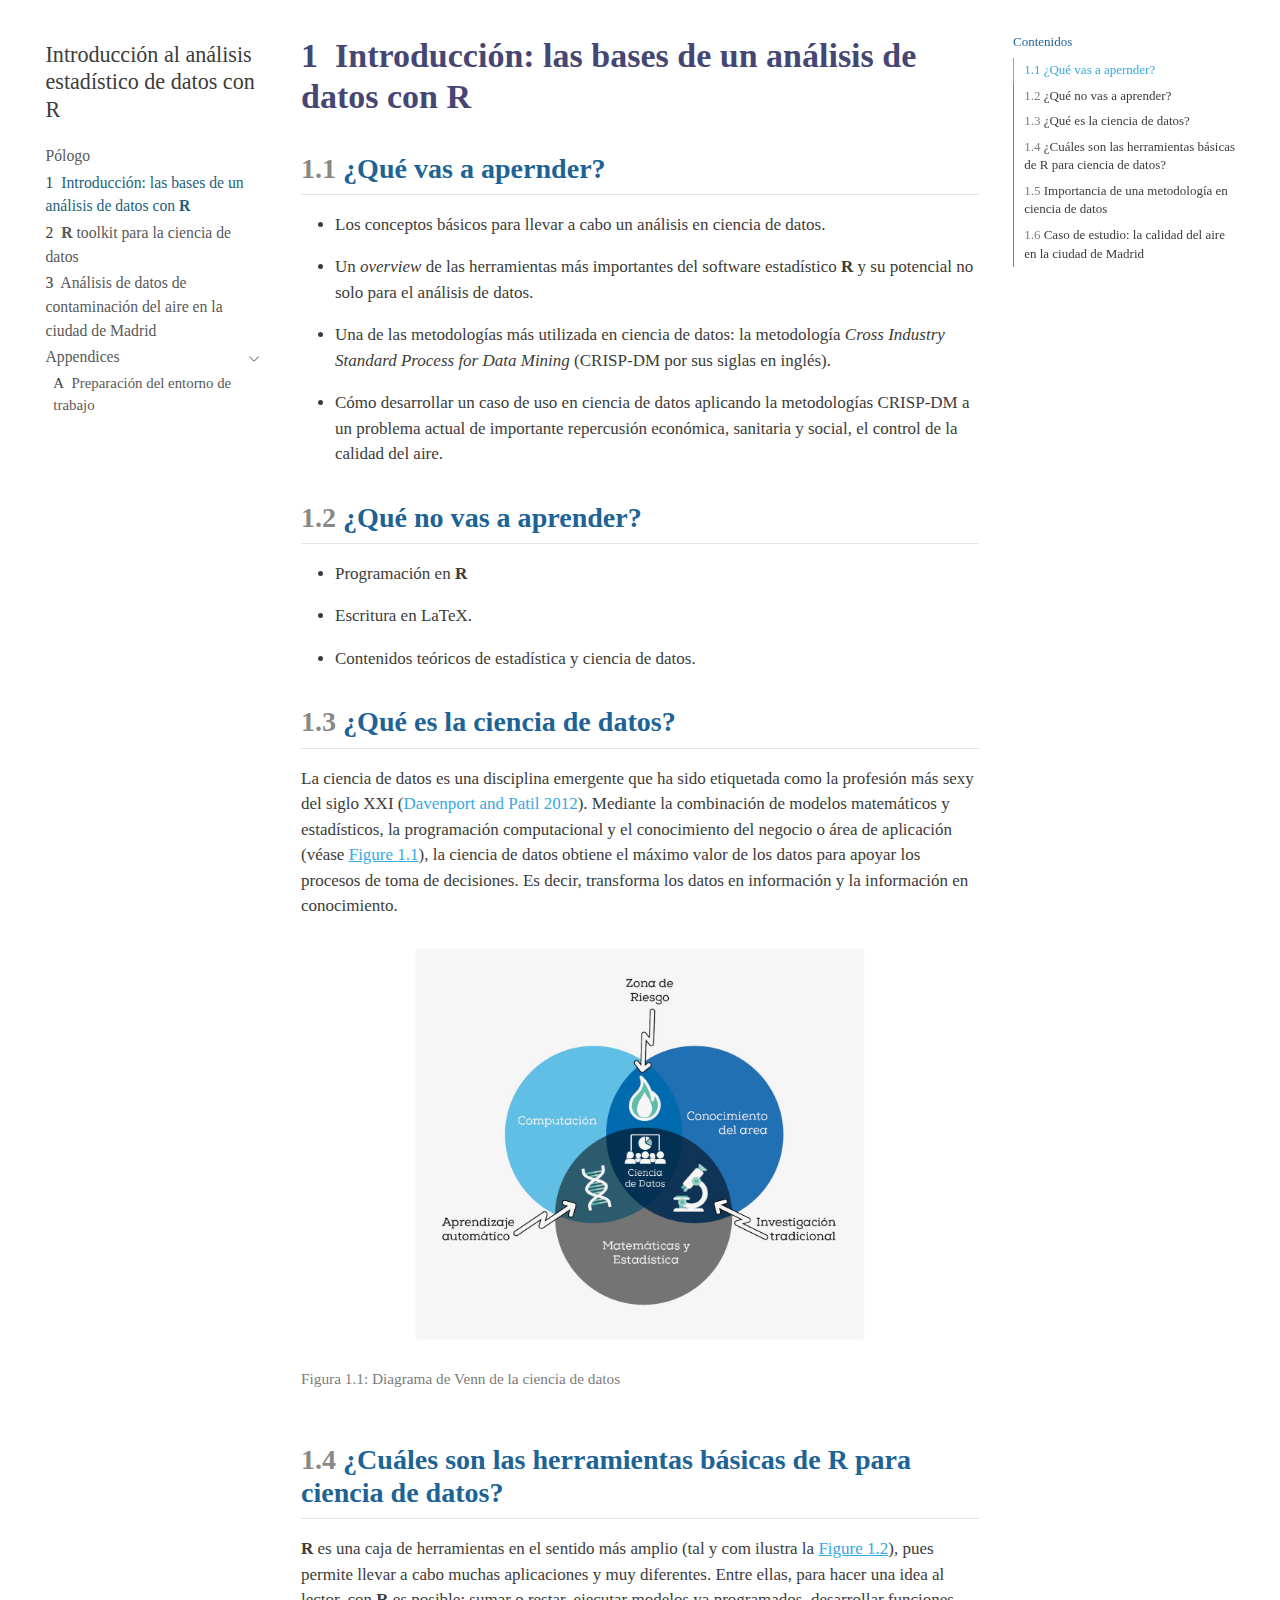
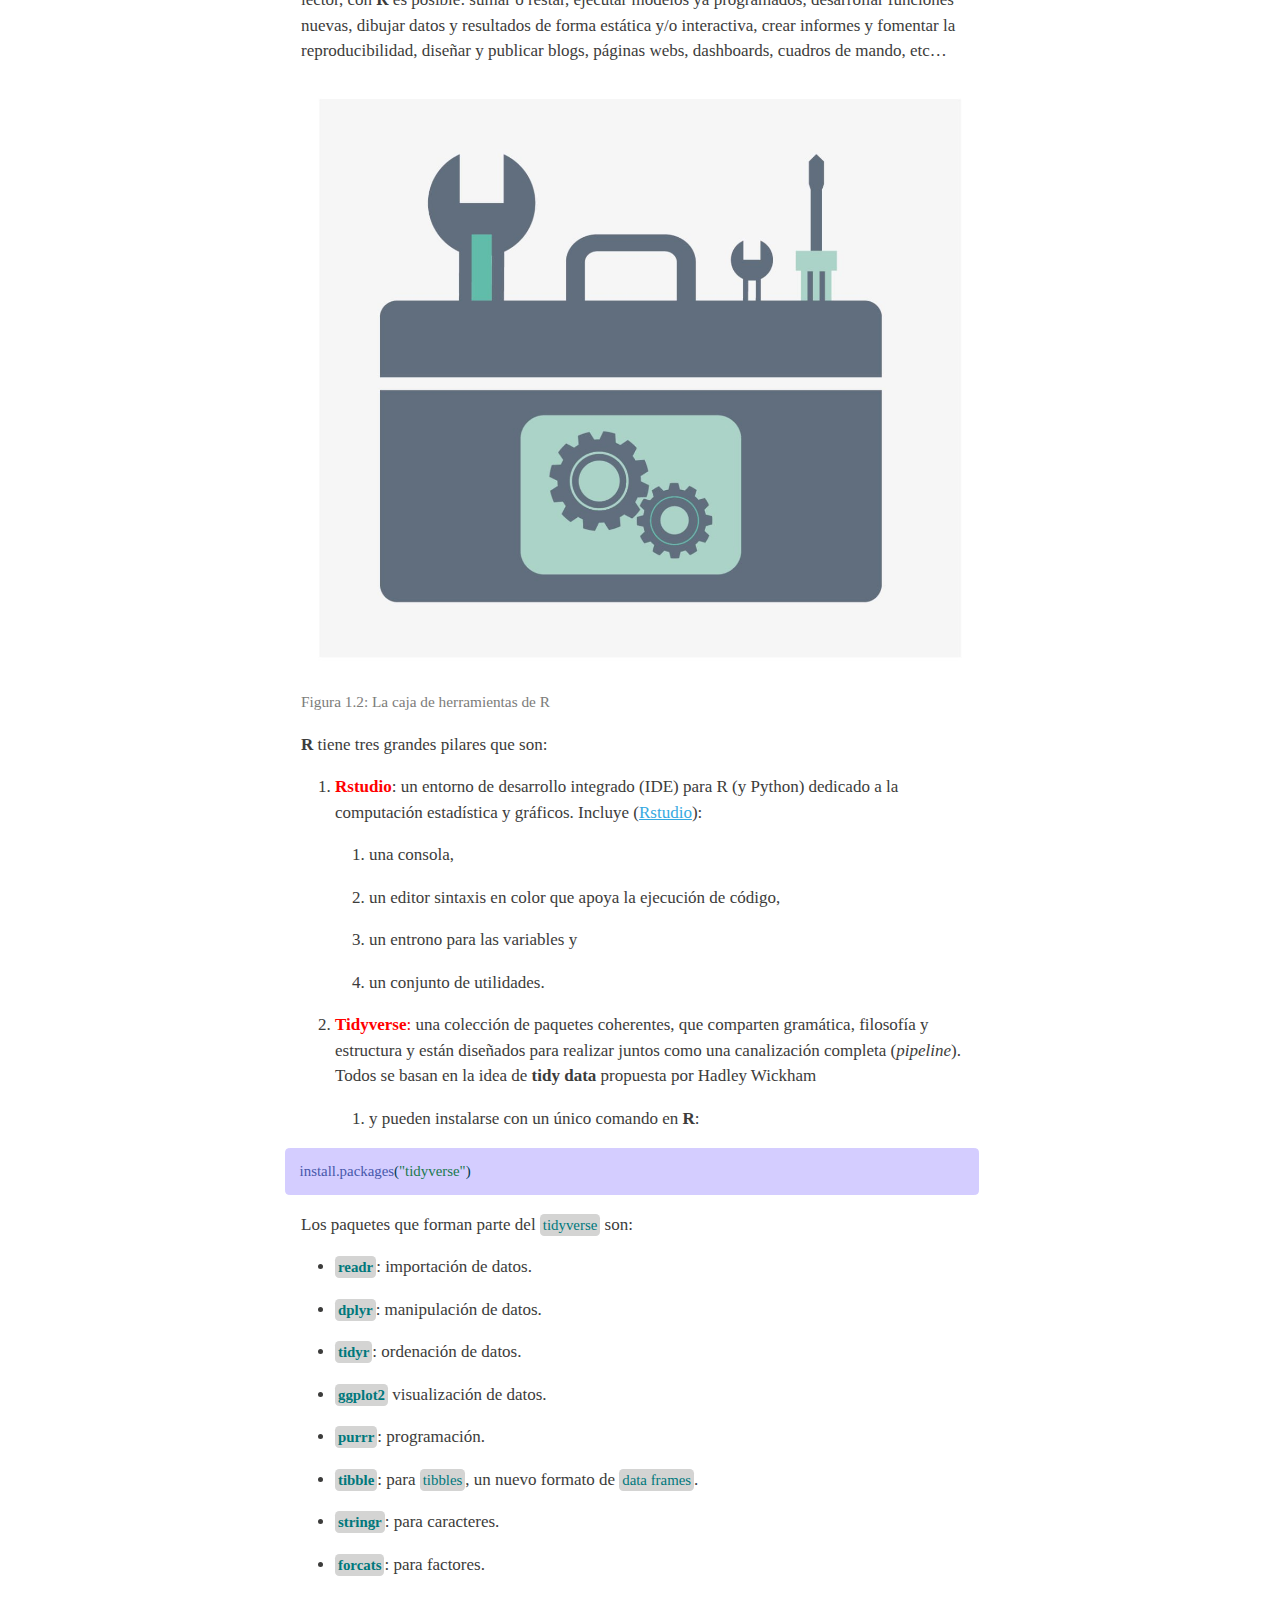
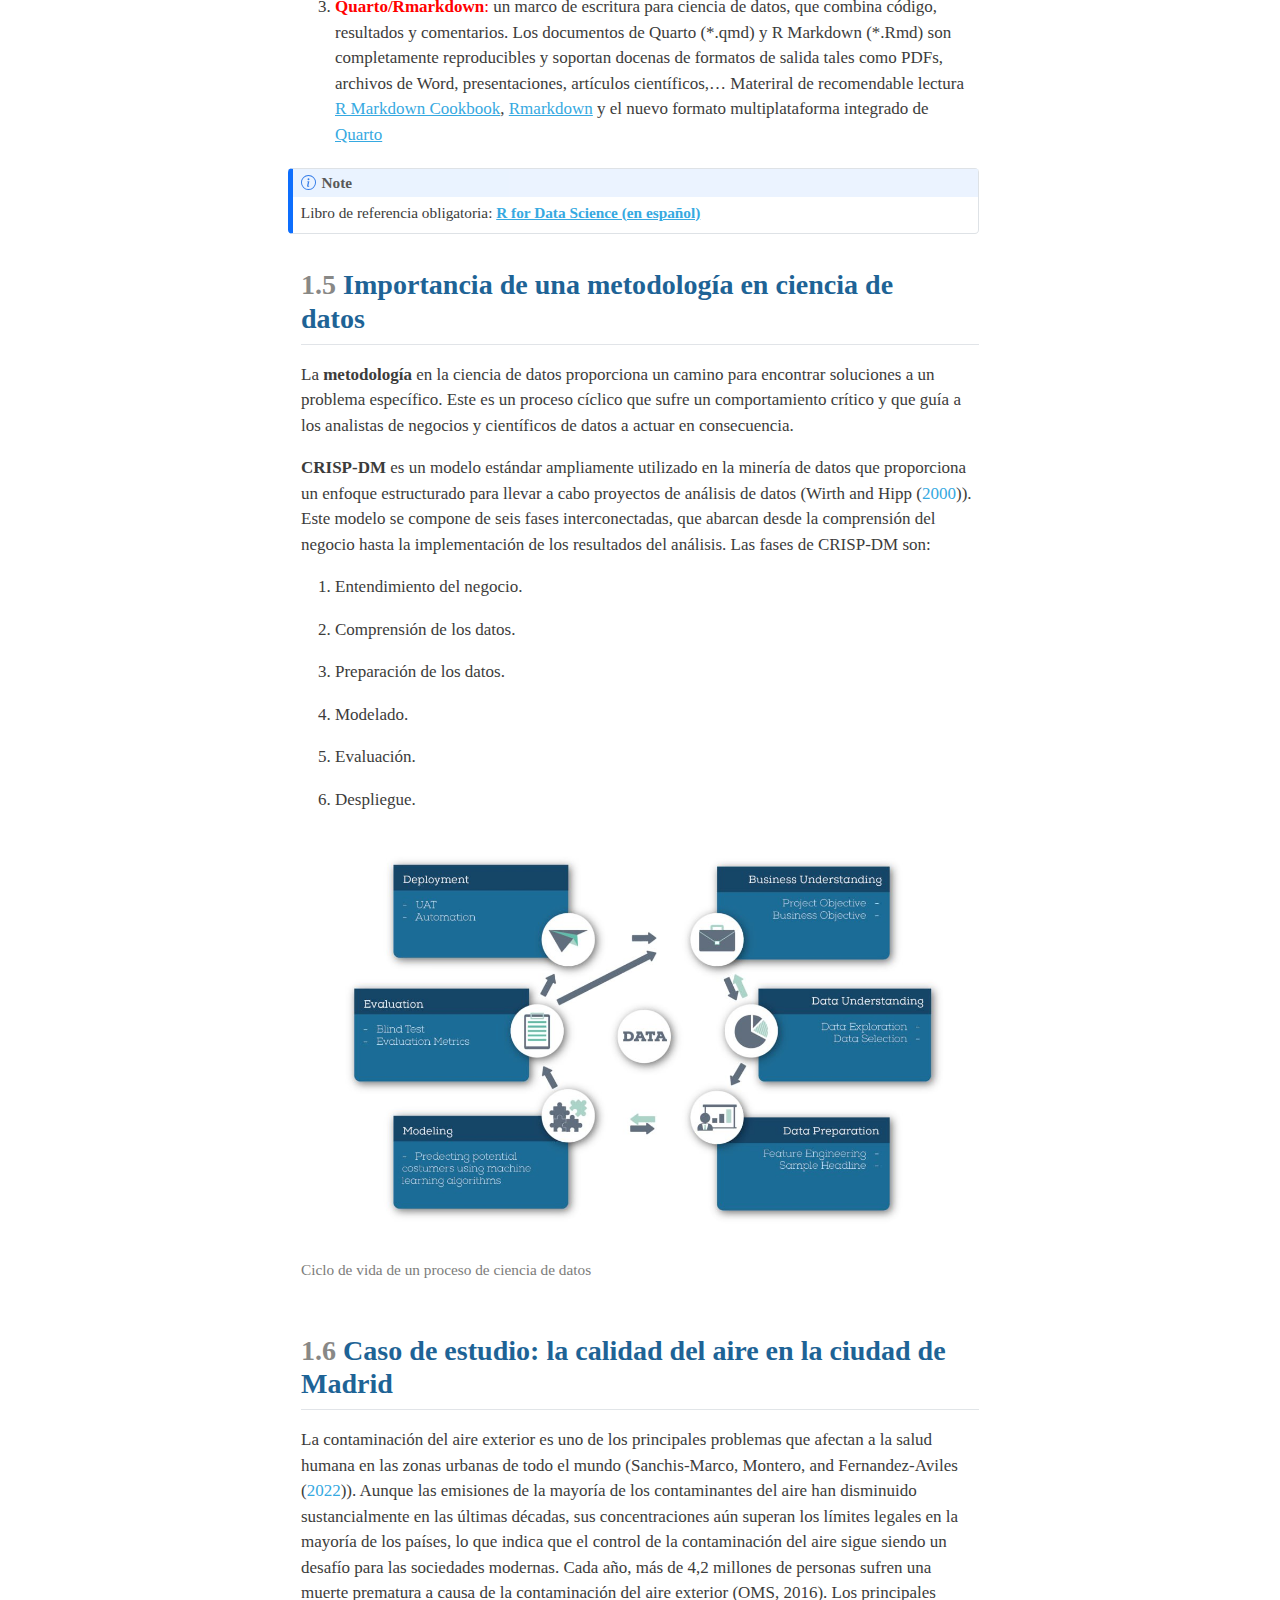
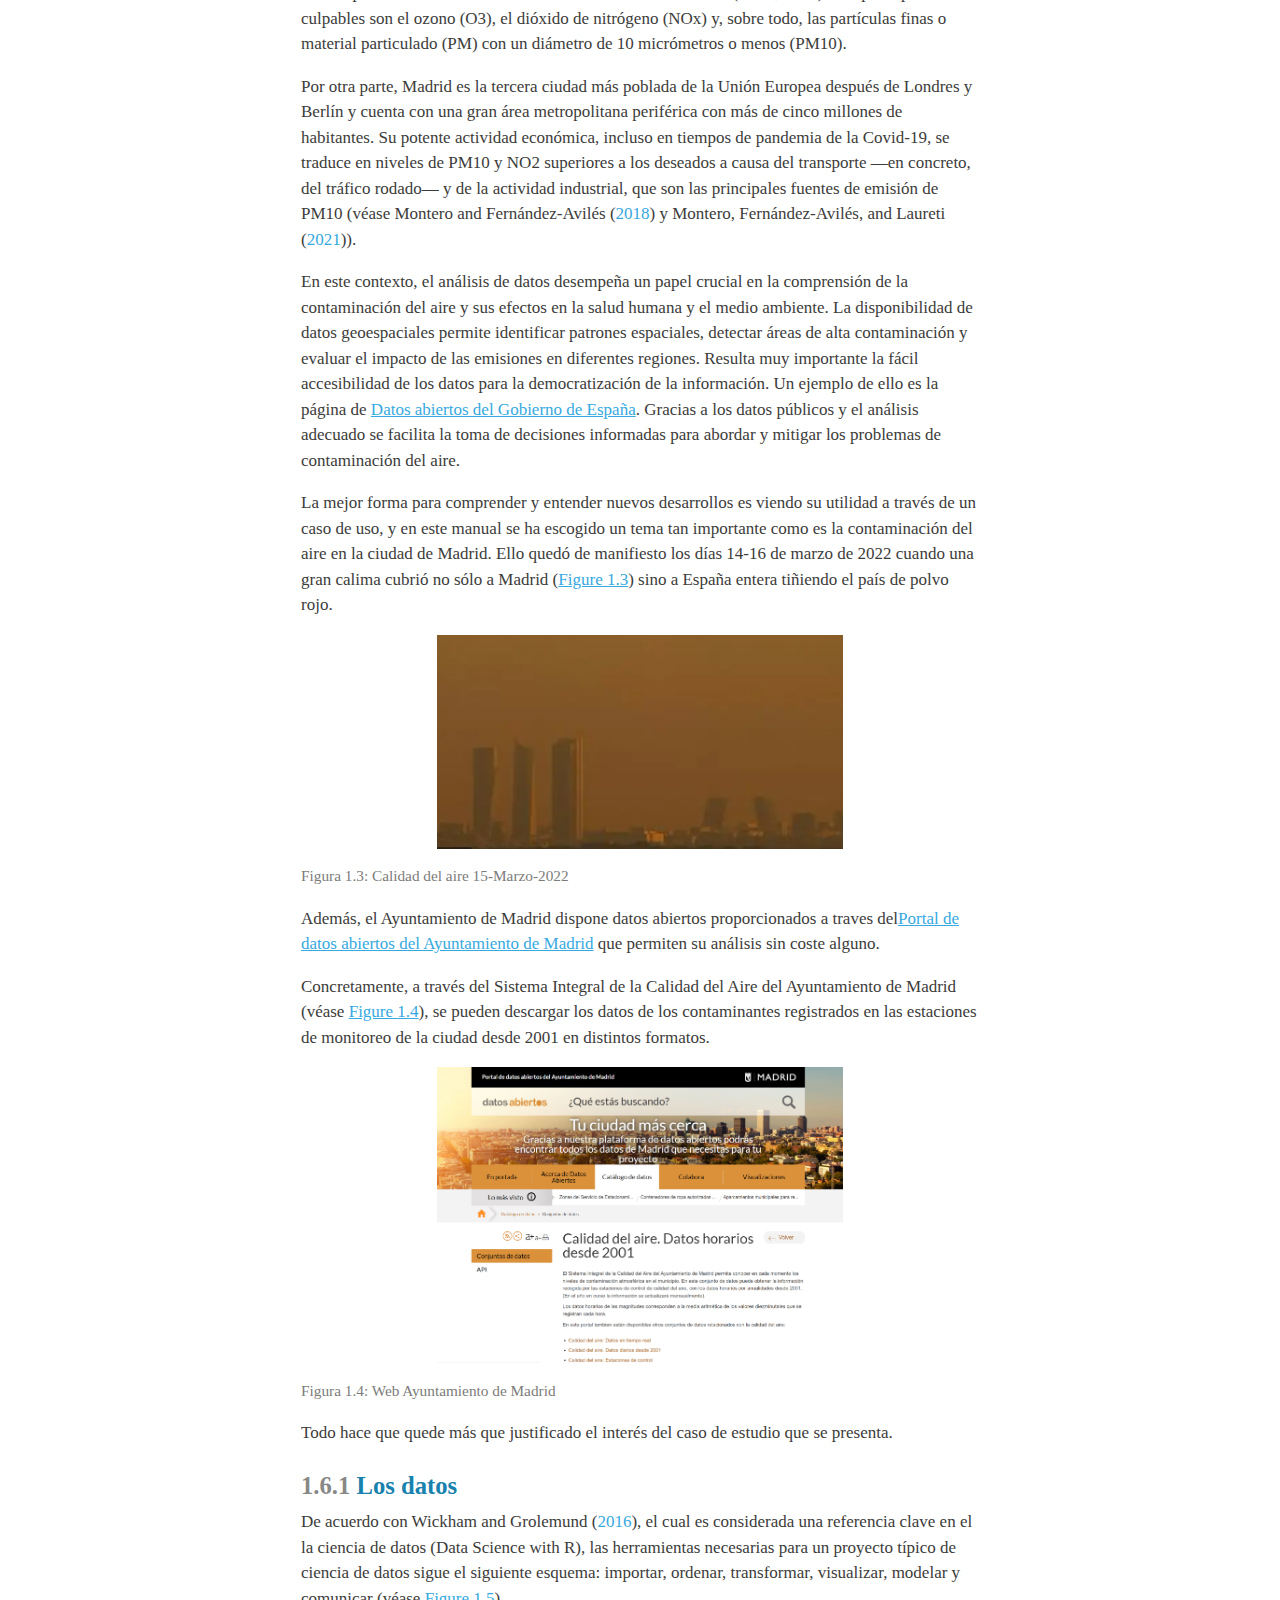
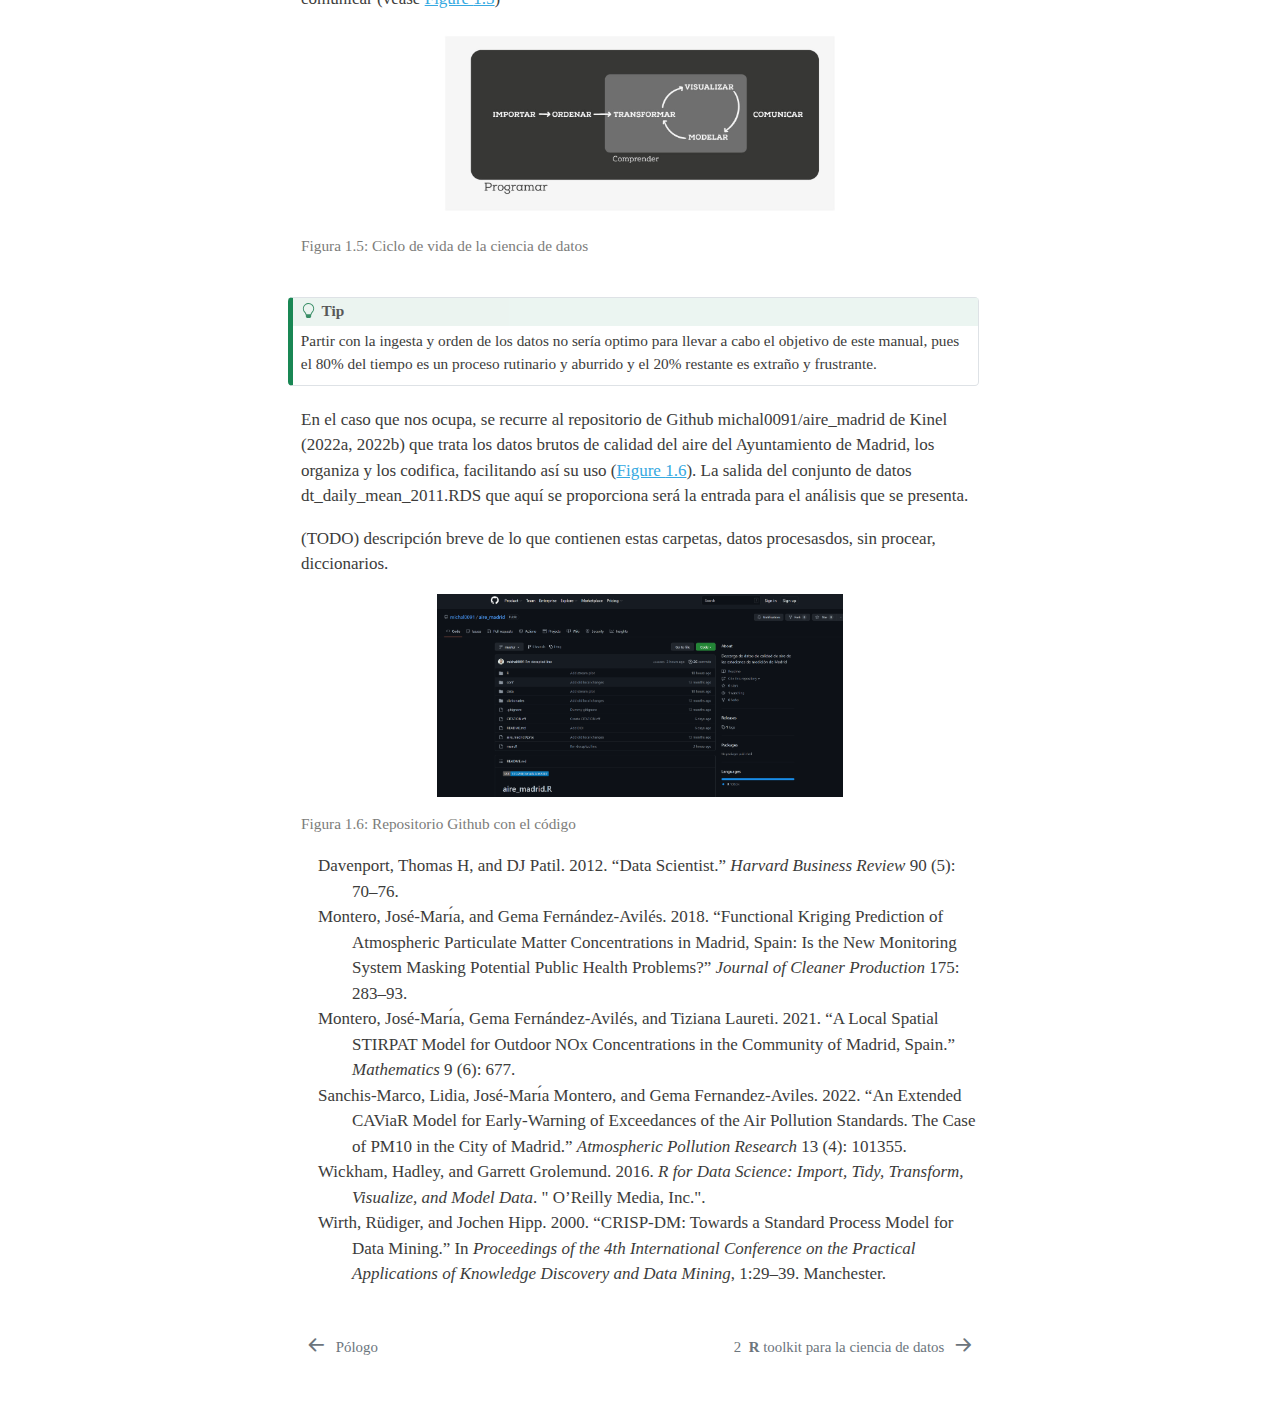
==== commit 2384b479: "Update book" ====
--- a/docs/001-Introduccion.html
+++ b/docs/001-Introduccion.html
@@ -141,7 +141,7 @@
         <li class="sidebar-item">
   <div class="sidebar-item-container"> 
   <a href="./index.html" class="sidebar-item-text sidebar-link">
- <span class="menu-text">Prologo</span></a>
+ <span class="menu-text">Pólogo</span></a>
   </div>
 </li>
         <li class="sidebar-item">
@@ -159,7 +159,7 @@
         <li class="sidebar-item">
   <div class="sidebar-item-container"> 
   <a href="./003-crispdm-air-madrid.html" class="sidebar-item-text sidebar-link">
- <span class="menu-text"><span class="chapter-number">3</span>&nbsp; <span class="chapter-title">Análisis de datos de contaminación del aire en la ciudad de Madid</span></span></a>
+ <span class="menu-text"><span class="chapter-number">3</span>&nbsp; <span class="chapter-title">Análisis de datos de contaminación del aire en la ciudad de Madrid</span></span></a>
   </div>
 </li>
         <li class="sidebar-item sidebar-item-section">
@@ -673,7 +673,7 @@
 <nav class="page-navigation">
   <div class="nav-page nav-page-previous">
       <a href="./index.html" class="pagination-link">
-        <i class="bi bi-arrow-left-short"></i> <span class="nav-page-text">Prologo</span>
+        <i class="bi bi-arrow-left-short"></i> <span class="nav-page-text">Pólogo</span>
       </a>          
   </div>
   <div class="nav-page nav-page-next">
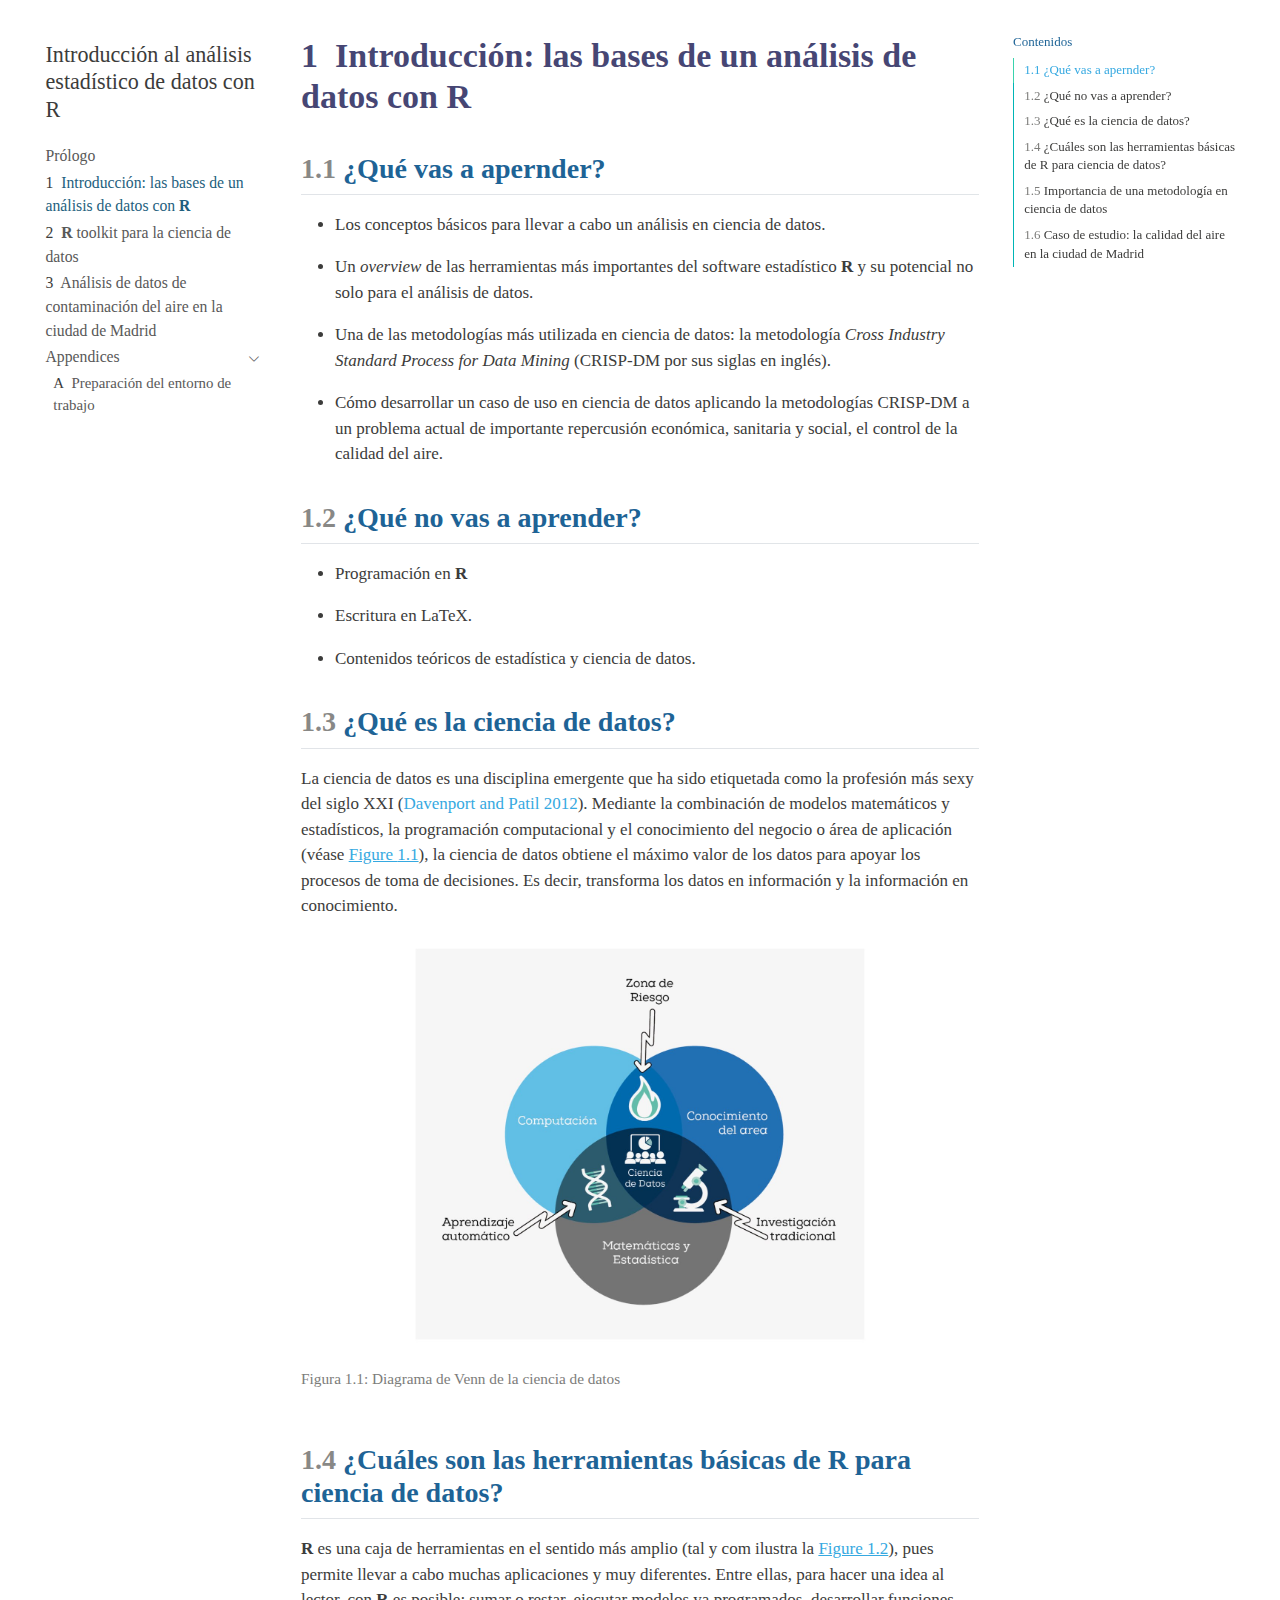
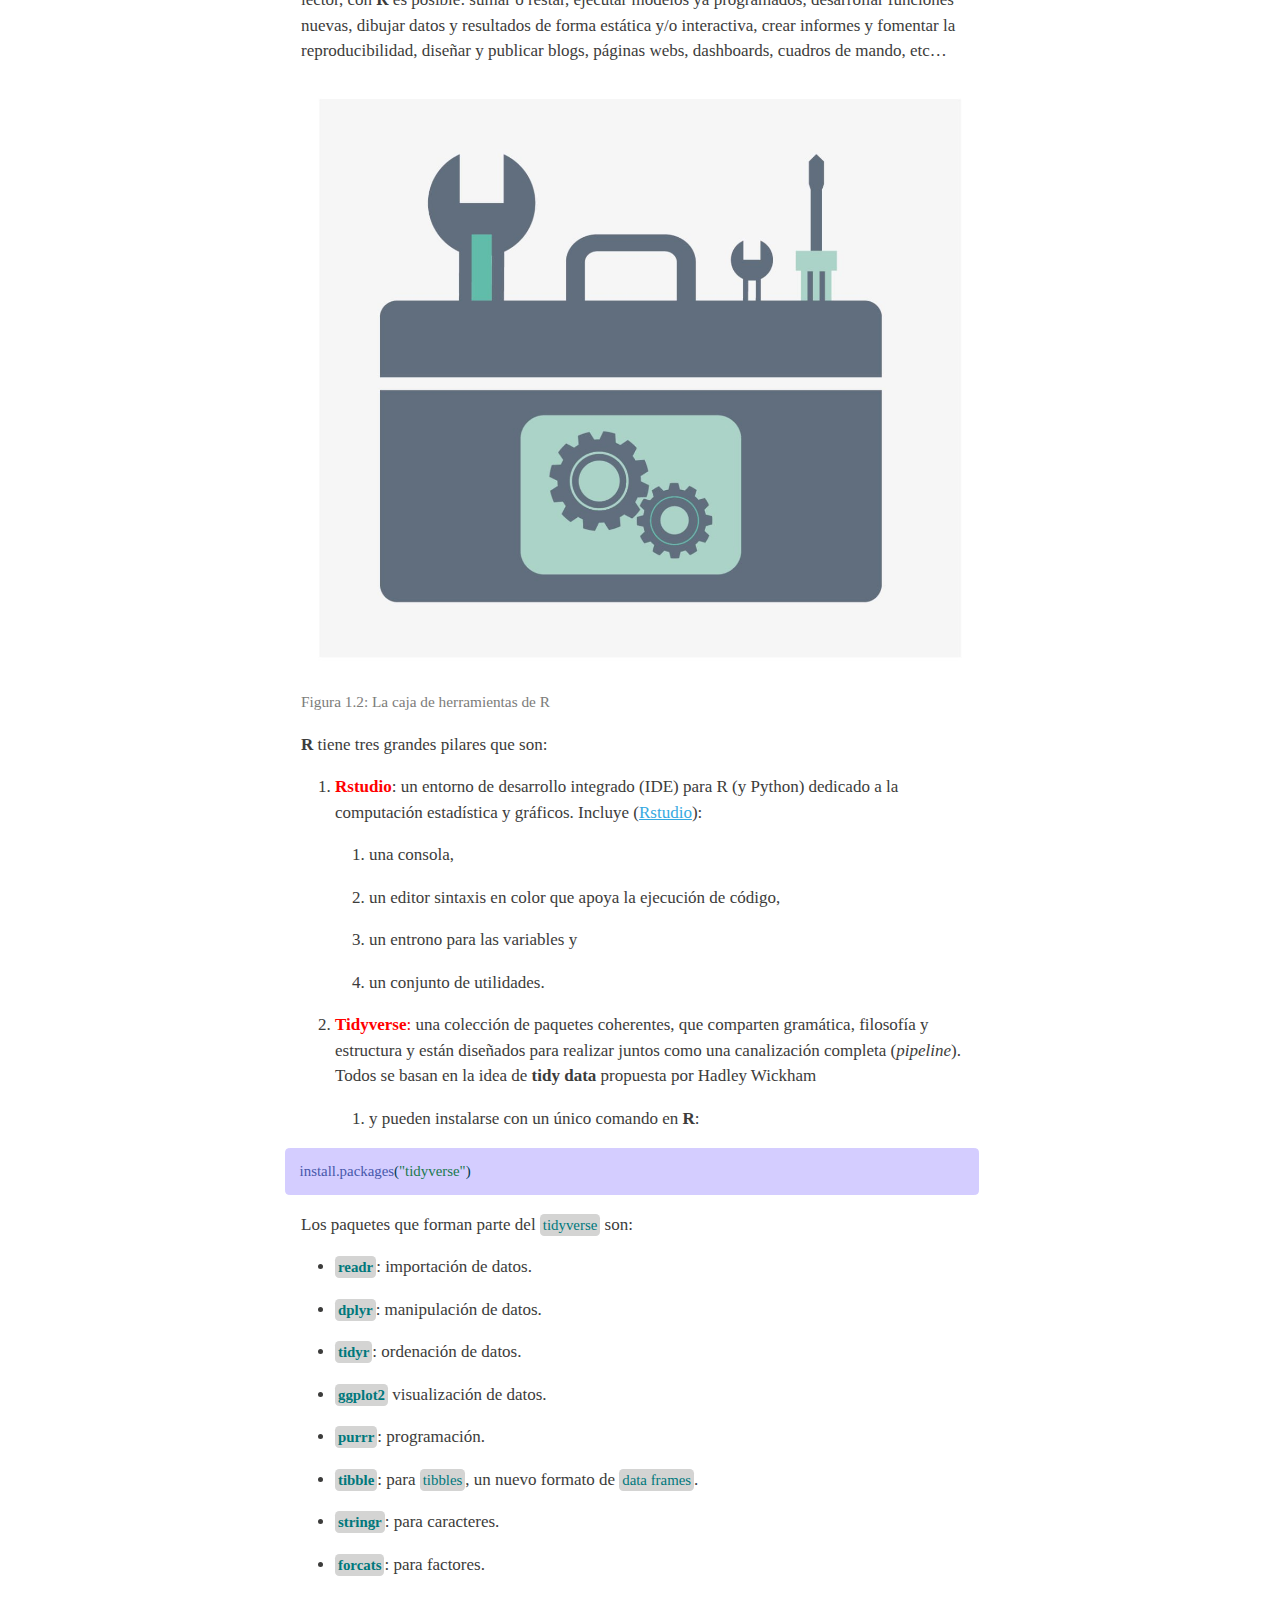
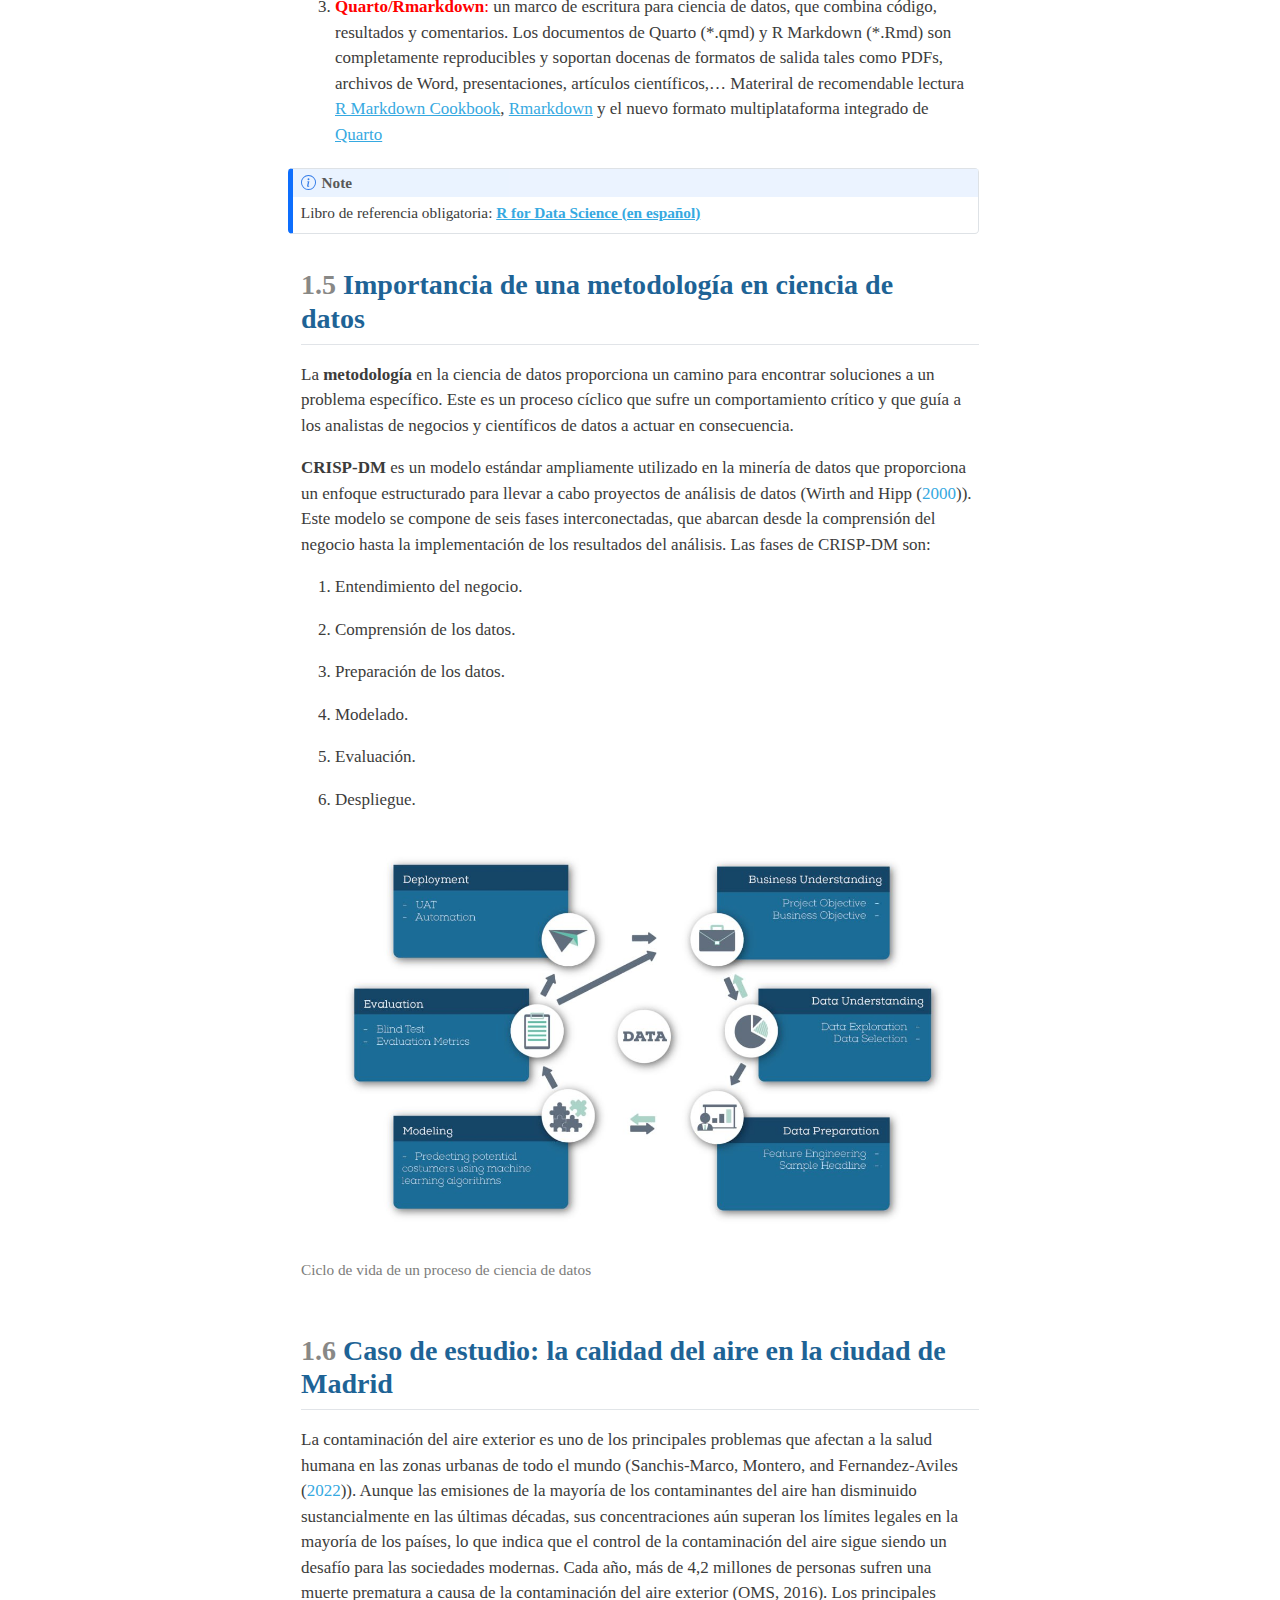
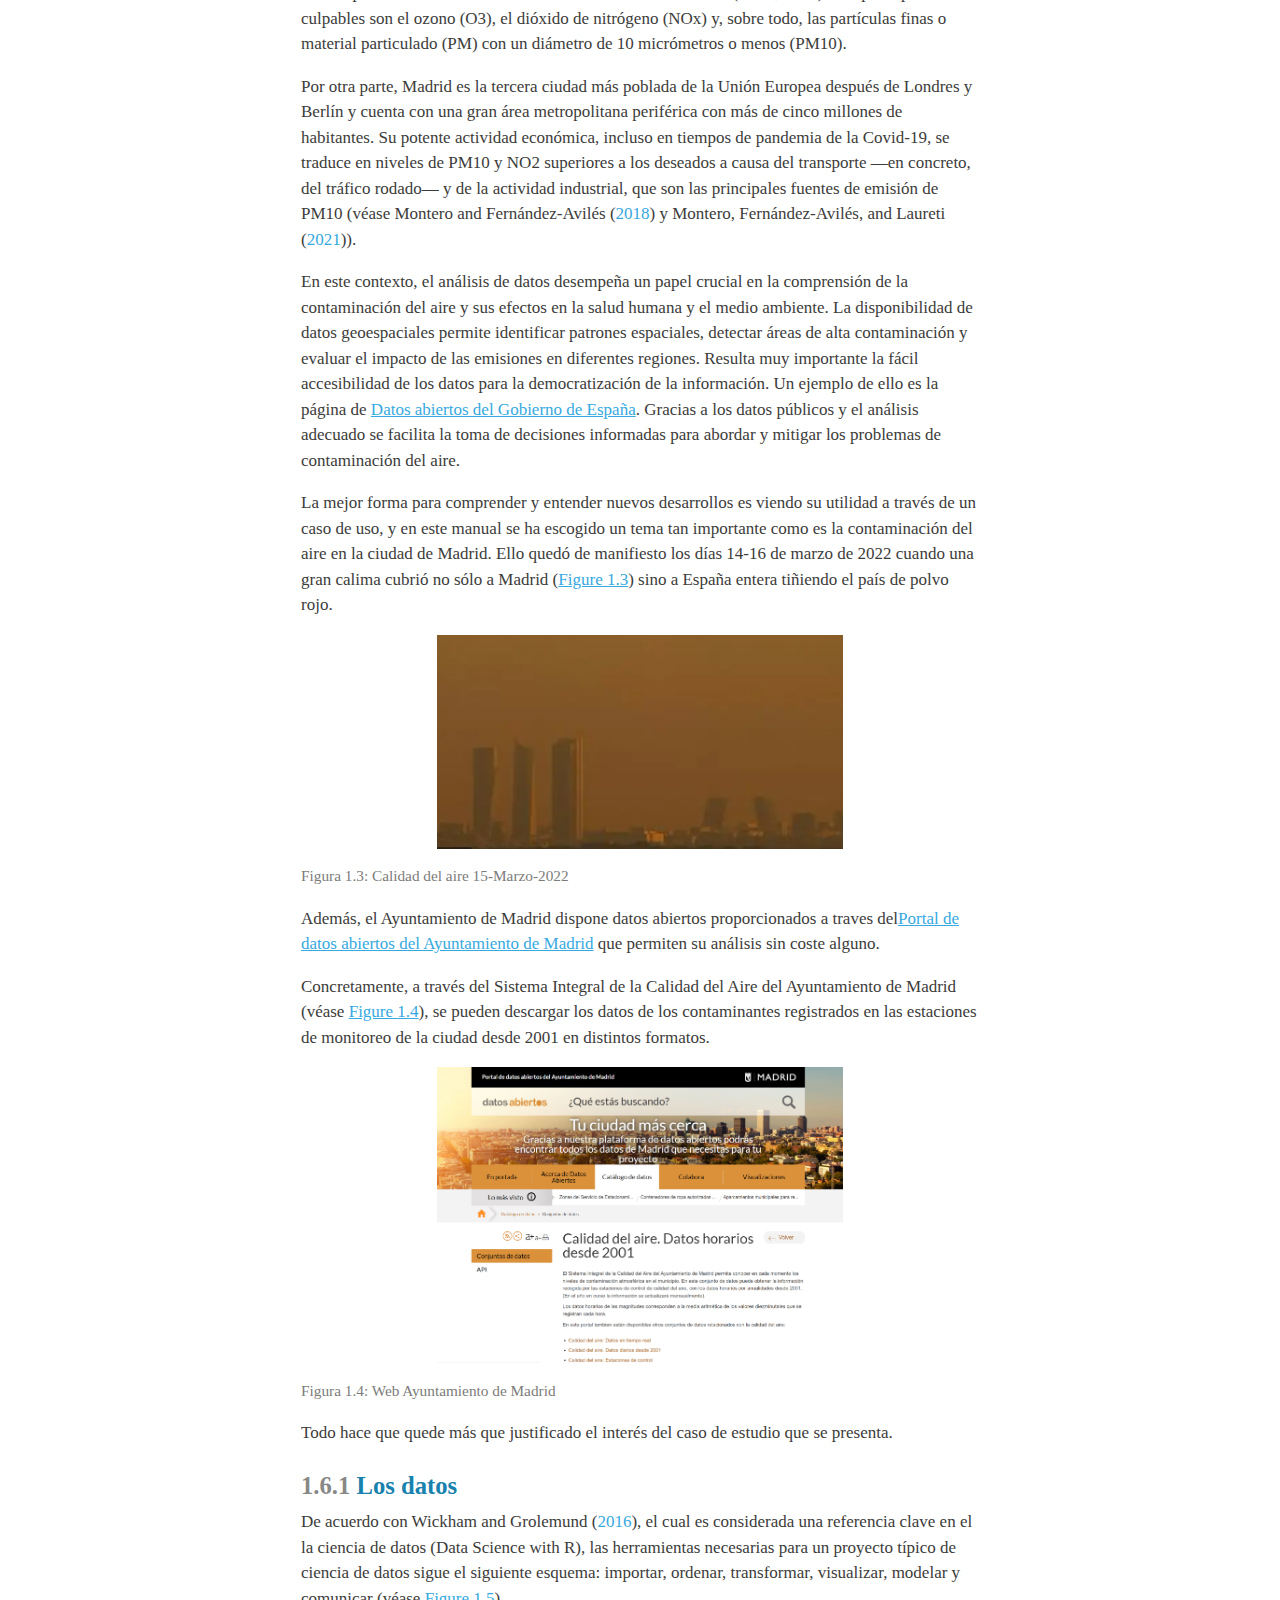
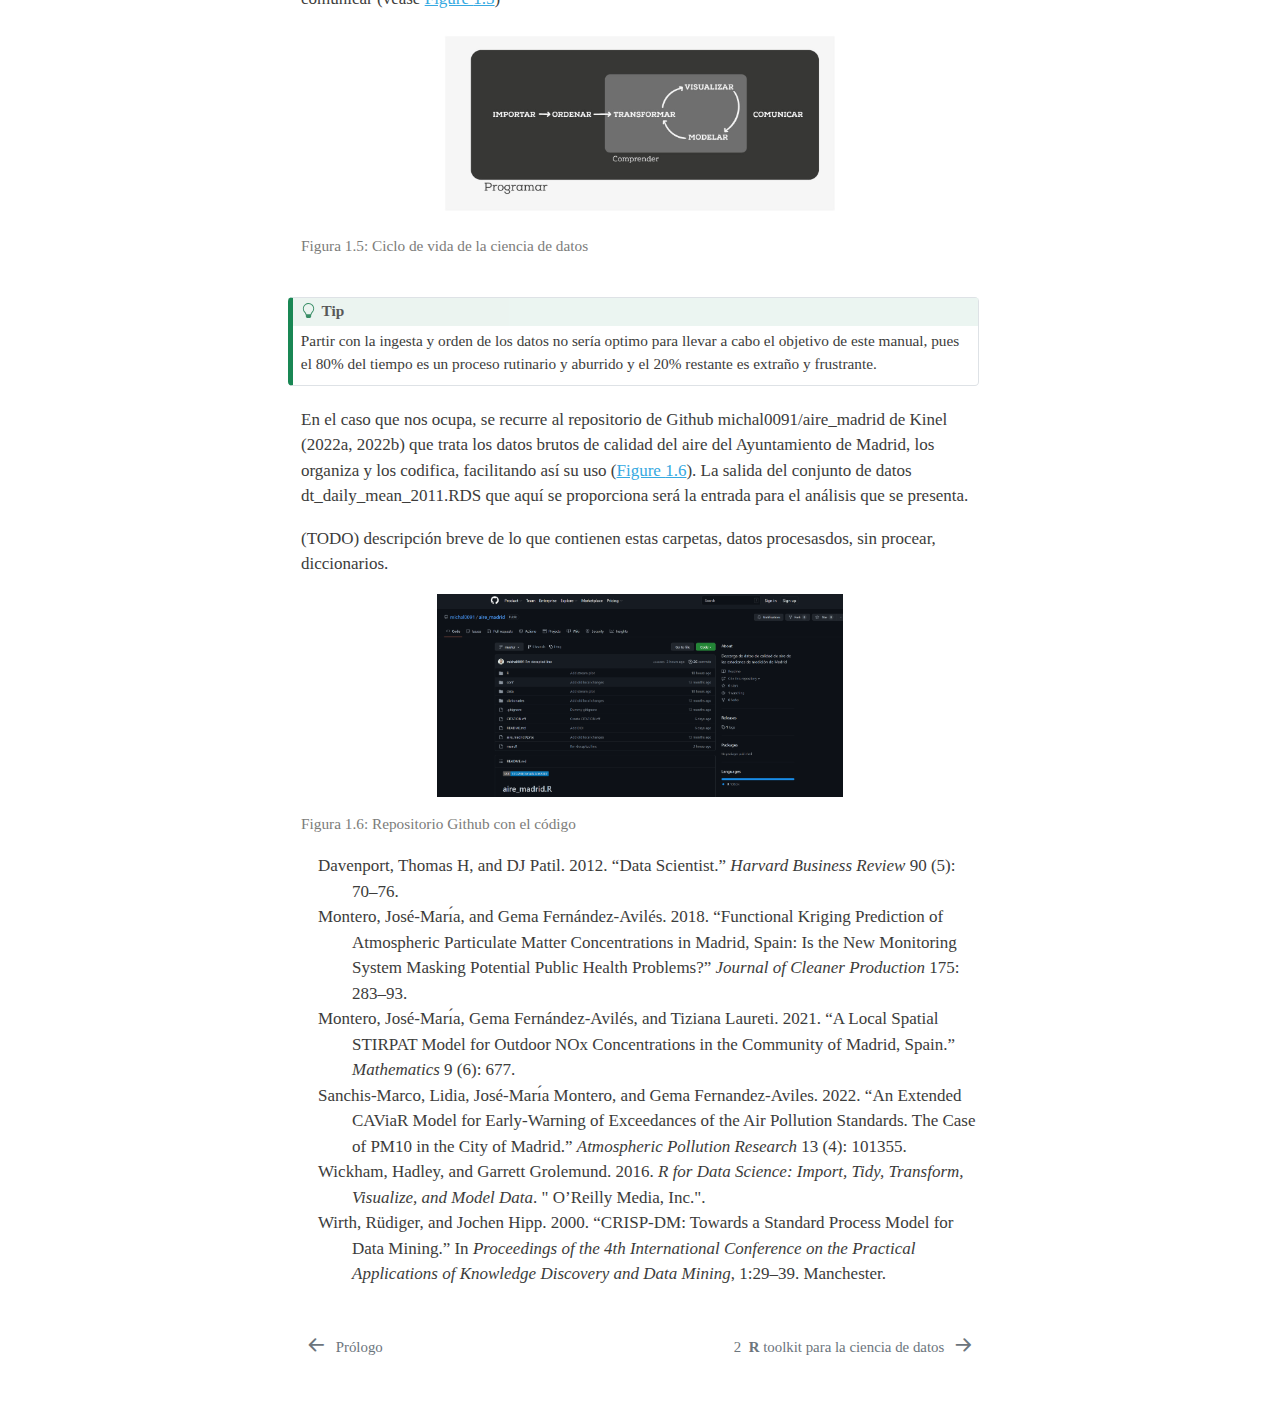
==== commit 4cd4caa1: "Update index" ====
--- a/docs/001-Introduccion.html
+++ b/docs/001-Introduccion.html
@@ -141,7 +141,7 @@
         <li class="sidebar-item">
   <div class="sidebar-item-container"> 
   <a href="./index.html" class="sidebar-item-text sidebar-link">
- <span class="menu-text">Pólogo</span></a>
+ <span class="menu-text">Prólogo</span></a>
   </div>
 </li>
         <li class="sidebar-item">
@@ -673,7 +673,7 @@
 <nav class="page-navigation">
   <div class="nav-page nav-page-previous">
       <a href="./index.html" class="pagination-link">
-        <i class="bi bi-arrow-left-short"></i> <span class="nav-page-text">Pólogo</span>
+        <i class="bi bi-arrow-left-short"></i> <span class="nav-page-text">Prólogo</span>
       </a>          
   </div>
   <div class="nav-page nav-page-next">
